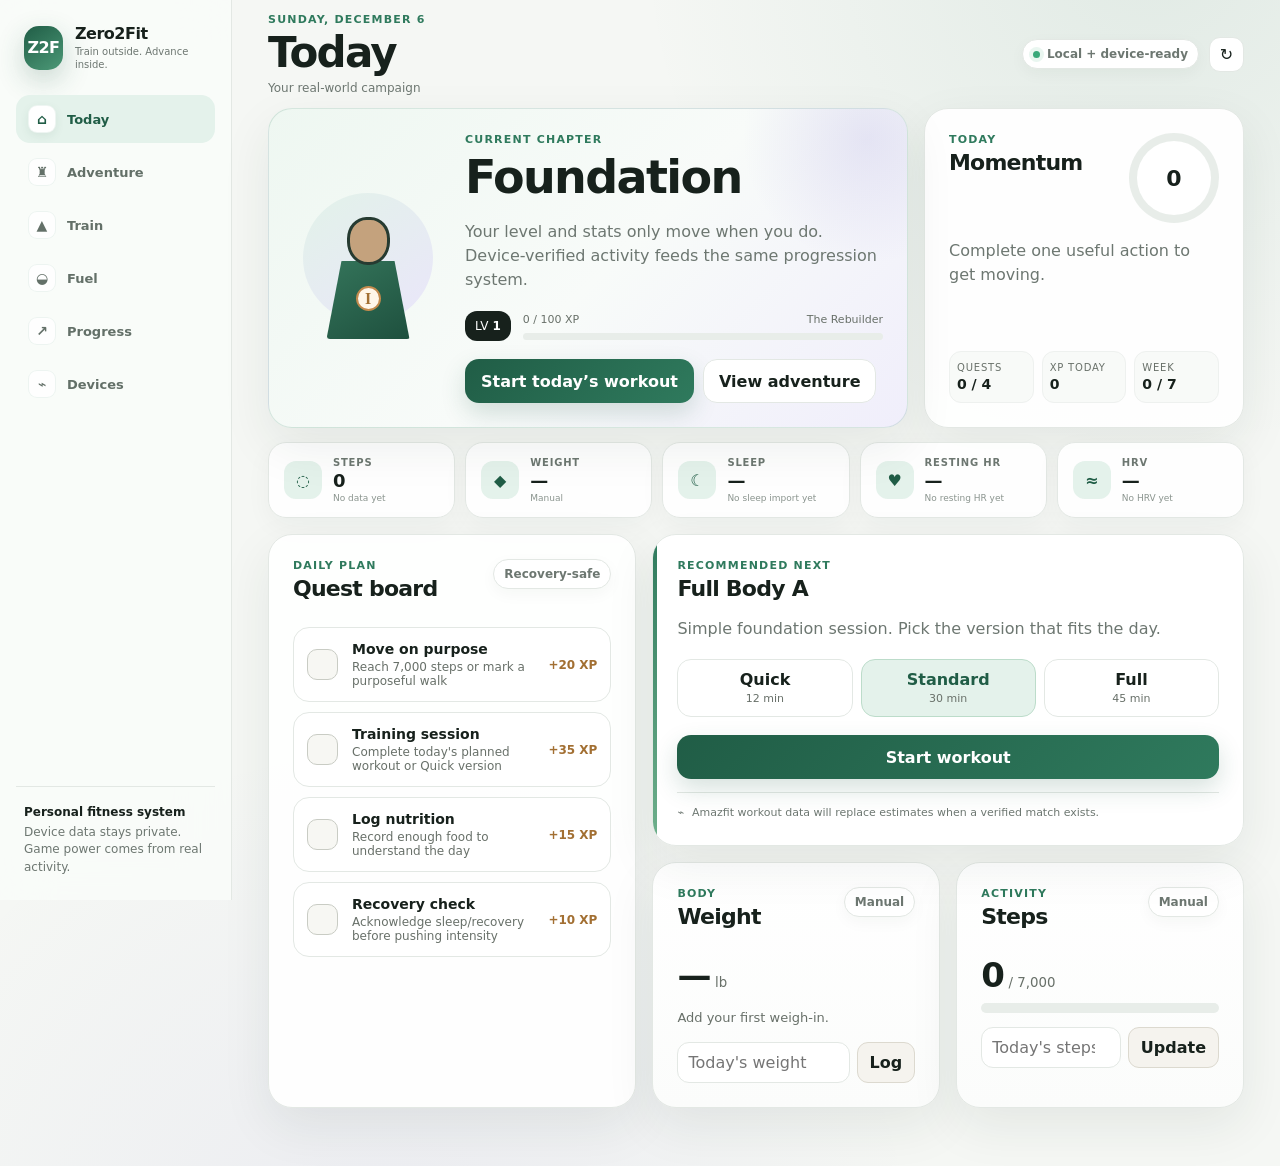
==== index.html @ 7003bd41 "Build 004: wire redesigned responsive shell" ====
<!doctype html>
<html lang="en">
<head>
  <meta charset="utf-8" />
  <meta name="viewport" content="width=device-width, initial-scale=1, viewport-fit=cover" />
  <meta name="theme-color" content="#f5f7f4" />
  <meta name="description" content="Zero2Fit — a personal fitness system where real-world actions power RPG progression." />
  <title>Zero2Fit</title>
  <link rel="stylesheet" href="./styles.css" />
</head>
<body>
  <div class="app-shell">
    <aside class="sidebar" aria-label="Primary navigation">
      <div class="brand-block">
        <div class="brand-mark">Z2F</div>
        <div>
          <div class="brand-name">Zero2Fit</div>
          <div class="brand-subtitle">Personal progression system</div>
        </div>
      </div>

      <nav class="nav-list" id="navList">
        <button class="nav-item active" data-page="today"><span>◉</span> Today</button>
        <button class="nav-item" data-page="character"><span>♜</span> Character</button>
        <button class="nav-item" data-page="train"><span>▲</span> Train</button>
        <button class="nav-item" data-page="nutrition"><span>◒</span> Nutrition</button>
        <button class="nav-item" data-page="journey"><span>↗</span> Journey</button>
        <button class="nav-item" data-page="data"><span>⌁</span> Data</button>
      </nav>

      <div class="sidebar-note">
        <strong>Local-first build</strong>
        <span>Your entries are stored in this browser until device sync is added.</span>
      </div>
    </aside>

    <main class="main-panel">
      <header class="topbar">
        <div>
          <div class="eyebrow" id="todayDate"></div>
          <h1 id="pageTitle">Today</h1>
        </div>
        <div class="topbar-actions">
          <span class="sync-pill"><span class="sync-dot"></span> Local data</span>
          <button class="icon-button" id="resetDemo" title="Reset local data" aria-label="Reset local data">↻</button>
        </div>
      </header>

      <section class="page active" id="page-today">
        <div class="hero-grid">
          <article class="card character-summary">
            <div class="character-visual" aria-hidden="true">
              <div class="avatar-halo"></div>
              <div class="avatar-head"></div>
              <div class="avatar-body"></div>
              <div class="avatar-emblem">I</div>
            </div>
            <div class="character-copy">
              <div class="eyebrow">Current chapter</div>
              <h2>Foundation</h2>
              <p class="muted">Build the habit first. Intensity comes later.</p>
              <div class="level-row">
                <span class="level-badge">LV <strong id="heroLevel">1</strong></span>
                <div class="xp-wrap">
                  <div class="xp-meta"><span id="heroXpText">0 / 100 XP</span><span id="heroTitle">The Rebuilder</span></div>
                  <div class="progress-track"><div class="progress-fill" id="heroXpBar"></div></div>
                </div>
              </div>
            </div>
          </article>

          <article class="card momentum-card">
            <div class="card-heading">
              <div><div class="eyebrow">Today</div><h2>Momentum</h2></div>
              <div class="momentum-ring" id="momentumRing"><span id="momentumValue">0</span></div>
            </div>
            <p class="muted" id="momentumMessage">Complete one useful action to get moving.</p>
            <div class="mini-stats">
              <div><span>Quests</span><strong id="questCount">0 / 4</strong></div>
              <div><span>XP today</span><strong id="xpToday">0</strong></div>
              <div><span>Week</span><strong id="weekScore">0 / 7</strong></div>
            </div>
          </article>
        </div>

        <div class="content-grid">
          <article class="card quest-card">
            <div class="card-heading">
              <div><div class="eyebrow">Daily plan</div><h2>Quest board</h2></div>
              <span class="small-tag">Recovery-safe</span>
            </div>
            <div id="questList" class="quest-list"></div>
          </article>

          <article class="card today-workout-card">
            <div class="eyebrow">Recommended next</div>
            <h2>Full Body A</h2>
            <p class="muted">Simple foundation session. Pick the version that fits the day.</p>
            <div class="mode-grid">
              <button class="mode-button" data-workout-mode="quick"><strong>Quick</strong><span>12 min</span></button>
              <button class="mode-button selected" data-workout-mode="standard"><strong>Standard</strong><span>30 min</span></button>
              <button class="mode-button" data-workout-mode="full"><strong>Full</strong><span>45 min</span></button>
            </div>
            <button class="primary-button full-width" data-go-page="train">Start workout</button>
          </article>

          <article class="card metric-card">
            <div class="card-heading">
              <div><div class="eyebrow">Body</div><h2>Weight</h2></div>
              <span class="source-label">Manual</span>
            </div>
            <div class="metric-value"><span id="latestWeight">—</span><small>lb</small></div>
            <p class="trend-line" id="weightTrend">Add your first weigh-in.</p>
            <form id="weightForm" class="inline-form">
              <input id="weightInput" type="number" min="80" max="500" step="0.1" placeholder="Today's weight" aria-label="Today's weight in pounds" />
              <button type="submit">Log</button>
            </form>
          </article>

          <article class="card metric-card">
            <div class="card-heading">
              <div><div class="eyebrow">Activity</div><h2>Steps</h2></div>
              <span class="source-label">Manual</span>
            </div>
            <div class="metric-value"><span id="stepValue">0</span><small>/ 7,000</small></div>
            <div class="progress-track large"><div class="progress-fill" id="stepBar"></div></div>
            <form id="stepsForm" class="inline-form">
              <input id="stepsInput" type="number" min="0" max="100000" step="100" placeholder="Today's steps" aria-label="Today's steps" />
              <button type="submit">Update</button>
            </form>
          </article>
        </div>
      </section>

      <section class="page" id="page-character">
        <div class="character-page-grid">
          <article class="card character-sheet">
            <div class="character-stage">
              <div class="character-visual large" aria-hidden="true">
                <div class="avatar-halo"></div>
                <div class="avatar-head"></div>
                <div class="avatar-body"></div>
                <div class="avatar-emblem">I</div>
              </div>
              <div class="title-ribbon" id="characterTitle">The Rebuilder</div>
            </div>
            <div class="character-main-stats">
              <div><span>Level</span><strong id="characterLevel">1</strong></div>
              <div><span>Total XP</span><strong id="totalXp">0</strong></div>
              <div><span>Chapter</span><strong>Foundation</strong></div>
            </div>
            <div class="progress-track large"><div class="progress-fill" id="characterXpBar"></div></div>
            <p class="muted compact" id="characterXpText">0 XP until Level 2</p>
          </article>

          <article class="card attribute-card">
            <div class="eyebrow">Character attributes</div>
            <h2>Stats earned by real actions</h2>
            <div id="attributeList" class="attribute-list"></div>
          </article>
        </div>

        <div class="content-grid two-col">
          <article class="card boss-card">
            <div class="eyebrow">Current boss objective</div>
            <h2>Foundation Gate</h2>
            <p>Complete 12 workouts to prove the routine is sustainable.</p>
            <div class="boss-progress"><span id="bossProgressText">0 / 12 workouts</span><strong id="bossPct">0%</strong></div>
            <div class="progress-track large"><div class="progress-fill" id="bossBar"></div></div>
            <p class="muted compact">Boss goals are longer-term objectives. Missing a day never resets them.</p>
          </article>

          <article class="card">
            <div class="eyebrow">Achievements</div>
            <h2>Milestones</h2>
            <div id="achievementGrid" class="achievement-grid"></div>
          </article>
        </div>
      </section>

      <section class="page" id="page-train">
        <div class="train-header card">
          <div>
            <div class="eyebrow">Workout 1</div>
            <h2>Full Body A</h2>
            <p class="muted">Foundation strength · selected mode: <strong id="selectedModeLabel">Standard</strong></p>
          </div>
          <div class="workout-score"><span id="workoutCompletion">0%</span><small>complete</small></div>
        </div>
        <div class="exercise-list" id="exerciseList"></div>
        <button class="primary-button finish-button" id="finishWorkout">Finish workout + earn XP</button>
      </section>

      <section class="page" id="page-nutrition">
        <div class="nutrition-grid">
          <article class="card nutrition-summary">
            <div class="eyebrow">Today</div>
            <h2>Nutrition</h2>
            <div class="nutrition-numbers">
              <div><span>Calories</span><strong><span id="calorieTotal">0</span> <small>/ 2300</small></strong></div>
              <div><span>Protein</span><strong><span id="proteinTotal">0</span> <small>/ 160 g</small></strong></div>
            </div>
            <p class="muted">Targets are placeholders until you explicitly set them. This build does not infer a medical or weight-loss target.</p>
          </article>
          <article class="card">
            <div class="eyebrow">Fast entry</div>
            <h2>Add food</h2>
            <form id="mealForm" class="meal-form">
              <input id="mealName" type="text" placeholder="Meal or food" required />
              <div class="split-inputs">
                <input id="mealCalories" type="number" min="0" max="10000" placeholder="Calories" required />
                <input id="mealProtein" type="number" min="0" max="500" placeholder="Protein g" required />
              </div>
              <button class="primary-button" type="submit">Add entry</button>
            </form>
          </article>
        </div>
        <article class="card">
          <div class="card-heading"><div><div class="eyebrow">Log</div><h2>Today's food</h2></div><button class="text-button" id="clearMeals">Clear</button></div>
          <div id="mealList" class="meal-list"></div>
        </article>
      </section>

      <section class="page" id="page-journey">
        <div class="journey-hero card">
          <div>
            <div class="eyebrow">Journey</div>
            <h2>Evidence that you're moving forward</h2>
            <p class="muted">Zero2Fit will compare you with your own baseline, not with other people.</p>
          </div>
          <div class="journey-total"><span>Lifetime XP</span><strong id="journeyXp">0</strong></div>
        </div>
        <div class="content-grid">
          <article class="card">
            <div class="eyebrow">Body trend</div>
            <h2>Weight history</h2>
            <div id="weightChart" class="weight-chart"></div>
            <p class="muted compact" id="weightHistoryText">No weigh-ins yet.</p>
          </article>
          <article class="card">
            <div class="eyebrow">Training</div>
            <h2>Completed workouts</h2>
            <div class="metric-value"><span id="completedWorkouts">0</span><small> lifetime</small></div>
            <p class="muted compact">Each finished session advances Strength, Consistency and the Foundation Gate.</p>
          </article>
          <article class="card">
            <div class="eyebrow">This week</div>
            <h2>Consistency</h2>
            <div class="week-dots" id="weekDots"></div>
            <p class="muted compact">A low day does not erase previous work.</p>
          </article>
          <article class="card">
            <div class="eyebrow">Recent XP</div>
            <h2>Progress log</h2>
            <div id="xpLog" class="xp-log"></div>
          </article>
        </div>
      </section>

      <section class="page" id="page-data">
        <div class="data-intro card">
          <div>
            <div class="eyebrow">Data architecture</div>
            <h2>One timeline, many sources</h2>
            <p class="muted">The app normalizes device/app data while preserving source and timestamp.</p>
          </div>
          <span class="small-tag">Private by design</span>
        </div>
        <div class="connection-grid">
          <article class="connection-card connected"><div class="connection-icon">✎</div><div><strong>Manual / local</strong><span>Weight, steps, meals, workouts</span></div><span>Active</span></article>
          <article class="connection-card"><div class="connection-icon">♥</div><div><strong>Apple Health</strong><span>Requires companion/sync integration</span></div><span>Planned</span></article>
          <article class="connection-card"><div class="connection-icon">W</div><div><strong>Withings</strong><span>Scale and body composition</span></div><span>Planned</span></article>
          <article class="connection-card"><div class="connection-icon">G</div><div><strong>Garmin / Fitbit</strong><span>Activity, HR, sleep, workouts</span></div><span>Planned</span></article>
          <article class="connection-card"><div class="connection-icon">N</div><div><strong>Nutrition imports</strong><span>MyFitnessPal/Cronometer or Zero2Fit logger</span></div><span>Planned</span></article>
        </div>
        <article class="card data-table-card">
          <div class="eyebrow">Normalized record examples</div>
          <h2>Provenance stays visible</h2>
          <div class="data-table">
            <div class="data-row head"><span>Metric</span><span>Value</span><span>Source</span><span>Status</span></div>
            <div class="data-row"><span>Weight</span><span id="dataWeight">—</span><span>Manual</span><span>Observed</span></div>
            <div class="data-row"><span>Steps</span><span id="dataSteps">0</span><span>Manual</span><span>Observed</span></div>
            <div class="data-row"><span>Momentum</span><span id="dataMomentum">0</span><span>Zero2Fit</span><span>Derived</span></div>
            <div class="data-row"><span>Level</span><span id="dataLevel">1</span><span>Zero2Fit</span><span>Derived</span></div>
          </div>
        </article>
      </section>
    </main>
  </div>

  <div class="toast" id="toast" role="status" aria-live="polite"></div>
  <script src="./storage.js"></script>
  <script src="./ingestion.js"></script>
  <script src="./app.js"></script>
  <script src="./build003-integration.js"></script>
  <script src="./build004-integration.js"></script>
</body>
</html>
---- styles.css ----
:root {
  --bg: #f4f0e8;
  --panel: #fbfaf6;
  --panel-strong: #ffffff;
  --ink: #1d241f;
  --muted: #687069;
  --line: #dcd9cf;
  --accent: #5b735d;
  --accent-strong: #3e5942;
  --accent-soft: #e4eadf;
  --gold: #a67c3a;
  --gold-soft: #f1e8d5;
  --danger: #9f5e50;
  --shadow: 0 12px 36px rgba(37, 45, 38, 0.07);
  --radius: 22px;
}

* { box-sizing: border-box; }
html { background: var(--bg); }
body {
  margin: 0;
  min-height: 100vh;
  color: var(--ink);
  background:
    radial-gradient(circle at 90% 5%, rgba(91,115,93,.10), transparent 27rem),
    linear-gradient(180deg, #f7f3ec 0%, var(--bg) 100%);
  font-family: Inter, ui-sans-serif, system-ui, -apple-system, BlinkMacSystemFont, "Segoe UI", sans-serif;
}
button, input { font: inherit; }
button { color: inherit; }

.app-shell { min-height: 100vh; display: grid; grid-template-columns: 250px 1fr; }
.sidebar {
  position: sticky; top: 0; height: 100vh; padding: 28px 18px;
  border-right: 1px solid var(--line); background: rgba(249,247,241,.86); backdrop-filter: blur(18px);
  display: flex; flex-direction: column; gap: 28px;
}
.brand-block { display: flex; align-items: center; gap: 12px; padding: 0 8px; }
.brand-mark {
  width: 42px; height: 42px; display: grid; place-items: center; border-radius: 13px;
  background: var(--accent-strong); color: white; font-weight: 800; letter-spacing: -.04em; box-shadow: var(--shadow);
}
.brand-name { font-weight: 800; letter-spacing: -.025em; }
.brand-subtitle { color: var(--muted); font-size: 11px; margin-top: 2px; }
.nav-list { display: grid; gap: 6px; }
.nav-item {
  border: 0; background: transparent; text-align: left; padding: 11px 13px; border-radius: 12px;
  display: flex; gap: 11px; align-items: center; color: #5b625c; cursor: pointer; font-weight: 650;
}
.nav-item:hover { background: rgba(91,115,93,.08); }
.nav-item.active { background: var(--accent-soft); color: var(--accent-strong); }
.nav-item span { width: 18px; text-align: center; }
.sidebar-note { margin-top: auto; border-top: 1px solid var(--line); padding: 18px 8px 0; display: grid; gap: 5px; font-size: 12px; }
.sidebar-note span { color: var(--muted); line-height: 1.45; }

.main-panel { min-width: 0; padding: 0 34px 48px; }
.topbar {
  min-height: 104px; display: flex; align-items: center; justify-content: space-between; gap: 16px;
  max-width: 1240px; margin: 0 auto;
}
.topbar h1 { margin: 2px 0 0; font-size: clamp(28px, 4vw, 40px); letter-spacing: -.04em; }
.eyebrow { color: var(--accent); font-size: 11px; font-weight: 800; text-transform: uppercase; letter-spacing: .12em; }
.topbar-actions { display: flex; gap: 10px; align-items: center; }
.sync-pill, .small-tag, .source-label {
  display: inline-flex; align-items: center; gap: 7px; border: 1px solid var(--line); border-radius: 999px;
  padding: 7px 10px; background: rgba(255,255,255,.62); color: var(--muted); font-size: 12px; font-weight: 650;
}
.sync-dot { width: 7px; height: 7px; border-radius: 50%; background: var(--accent); }
.icon-button { width: 35px; height: 35px; border: 1px solid var(--line); border-radius: 11px; background: var(--panel); cursor: pointer; }
.page { display: none; max-width: 1240px; margin: 0 auto; animation: pageIn .18s ease-out; }
.page.active { display: block; }
@keyframes pageIn { from { opacity: .4; transform: translateY(4px);} to { opacity: 1; transform: none;} }

.card {
  background: rgba(251,250,246,.94); border: 1px solid rgba(205,203,194,.9); border-radius: var(--radius);
  box-shadow: var(--shadow); padding: 22px;
}
.card h2 { margin: 4px 0 8px; font-size: 22px; letter-spacing: -.025em; }
.card p { line-height: 1.5; }
.card-heading { display: flex; justify-content: space-between; gap: 15px; align-items: flex-start; }
.muted { color: var(--muted); }
.compact { margin-bottom: 0; font-size: 13px; }
.hero-grid { display: grid; grid-template-columns: 1.65fr 1fr; gap: 18px; margin-bottom: 18px; }
.character-summary { display: flex; gap: 22px; align-items: center; min-height: 210px; overflow: hidden; }
.character-copy { flex: 1; min-width: 0; }
.character-copy h2 { font-size: 30px; }
.character-visual { position: relative; width: 130px; min-width: 130px; height: 150px; display: grid; place-items: center; }
.character-visual.large { width: 190px; height: 225px; margin: 0 auto; }
.avatar-halo { position: absolute; width: 115px; height: 115px; border-radius: 50%; background: linear-gradient(135deg,var(--gold-soft),var(--accent-soft)); top: 10px; }
.large .avatar-halo { width: 160px; height: 160px; }
.avatar-head { position: absolute; width: 43px; height: 48px; top: 34px; border-radius: 45% 45% 48% 48%; background: #c4a27d; border: 3px solid #2f3931; z-index: 3; }
.large .avatar-head { width: 58px; height: 64px; top: 48px; }
.avatar-body { position: absolute; width: 83px; height: 78px; top: 78px; background: linear-gradient(150deg,#4c6550,#304635); clip-path: polygon(18% 0,82% 0,100% 100%,0 100%); border-radius: 16px 16px 3px 3px; z-index: 2; }
.large .avatar-body { width: 112px; height: 105px; top: 106px; }
.avatar-emblem { position: absolute; z-index: 4; top: 103px; width: 25px; height: 25px; border-radius: 50%; background: var(--gold-soft); border: 2px solid var(--gold); display: grid; place-items:center; font-family: Georgia,serif; font-weight: 900; color: var(--gold); }
.large .avatar-emblem { top: 140px; width: 34px; height: 34px; }
.level-row { display: flex; align-items: center; gap: 12px; margin-top: 19px; }
.level-badge { white-space: nowrap; padding: 8px 10px; border-radius: 10px; background: var(--ink); color: white; font-size: 12px; }
.xp-wrap { flex: 1; }
.xp-meta { display: flex; justify-content: space-between; gap: 10px; color: var(--muted); font-size: 11px; margin-bottom: 7px; }
.progress-track { height: 7px; background: #e5e3db; border-radius: 999px; overflow: hidden; }
.progress-track.large { height: 10px; }
.progress-fill { height: 100%; width: 0%; border-radius: inherit; background: linear-gradient(90deg,var(--accent),#7d997d); transition: width .35s ease; }
.momentum-card { min-height: 210px; }
.momentum-ring { --p: 0; width: 82px; height: 82px; border-radius: 50%; background: conic-gradient(var(--accent) calc(var(--p)*1%),#e8e5dc 0); display: grid; place-items:center; position: relative; font-weight: 850; font-size: 22px; }
.momentum-ring::after { content:""; position:absolute; inset: 8px; border-radius:50%; background:var(--panel); }
.momentum-ring span { position:relative; z-index:1; }
.mini-stats { display:grid; grid-template-columns: repeat(3,1fr); gap:8px; margin-top:21px; }
.mini-stats div { padding:10px 7px; background:#f3f1eb; border-radius:12px; display:grid; gap:3px; }
.mini-stats span { color:var(--muted); font-size:10px; text-transform:uppercase; letter-spacing:.08em; }
.mini-stats strong { font-size:14px; }
.content-grid { display:grid; grid-template-columns:1.45fr 1fr 1fr; gap:18px; }
.content-grid.two-col { grid-template-columns:1fr 1fr; margin-top:18px; }
.quest-card { grid-row: span 2; }
.quest-list { display:grid; gap:10px; margin-top:18px; }
.quest-item { width:100%; border:1px solid var(--line); background:var(--panel-strong); border-radius:15px; padding:13px; display:grid; grid-template-columns:34px 1fr auto; gap:11px; align-items:center; text-align:left; cursor:pointer; }
.quest-item:hover { border-color:#b9c5b8; }
.quest-item.done { background:#f0f4ed; opacity:.78; }
.quest-check { width:31px; height:31px; border:1px solid #c9ccc4; border-radius:10px; display:grid; place-items:center; background:#f7f7f3; font-weight:800; }
.quest-item.done .quest-check { background:var(--accent); color:white; border-color:var(--accent); }
.quest-copy { display:grid; gap:3px; }
.quest-copy strong { font-size:14px; }
.quest-copy span { color:var(--muted); font-size:12px; }
.quest-xp { color:var(--gold); font-size:12px; font-weight:800; }
.mode-grid { display:grid; grid-template-columns:repeat(3,1fr); gap:8px; margin:18px 0; }
.mode-button { border:1px solid var(--line); border-radius:13px; background:white; padding:10px 7px; display:grid; gap:2px; cursor:pointer; }
.mode-button span { color:var(--muted); font-size:11px; }
.mode-button.selected { border-color:var(--accent); background:var(--accent-soft); color:var(--accent-strong); }
.primary-button { border:0; border-radius:13px; background:var(--accent-strong); color:white; padding:12px 16px; font-weight:750; cursor:pointer; box-shadow:0 7px 18px rgba(62,89,66,.16); }
.primary-button:hover { filter:brightness(.97); }
.full-width { width:100%; }
.metric-value { display:flex; align-items:baseline; gap:5px; margin:18px 0 8px; }
.metric-value span { font-size:34px; font-weight:850; letter-spacing:-.04em; }
.metric-value small { color:var(--muted); }
.trend-line { color:var(--muted); font-size:13px; min-height:20px; }
.inline-form { display:flex; gap:7px; margin-top:14px; }
.inline-form input,.meal-form input { min-width:0; width:100%; border:1px solid var(--line); background:white; border-radius:11px; padding:10px; outline:none; }
.inline-form input:focus,.meal-form input:focus { border-color:var(--accent); box-shadow:0 0 0 3px rgba(91,115,93,.08); }
.inline-form button { border:1px solid var(--line); background:#f5f3ee; border-radius:11px; padding:0 12px; cursor:pointer; font-weight:700; }

.character-page-grid { display:grid; grid-template-columns:.9fr 1.35fr; gap:18px; }
.character-sheet { text-align:center; }
.character-stage { min-height:258px; display:grid; place-items:center; position:relative; background:linear-gradient(180deg,#eef1e8,#f8f4eb); border-radius:18px; margin-bottom:15px; overflow:hidden; }
.title-ribbon { position:absolute; bottom:14px; padding:7px 13px; border-radius:999px; background:rgba(29,36,31,.9); color:white; font-size:11px; font-weight:800; letter-spacing:.06em; text-transform:uppercase; }
.character-main-stats { display:grid; grid-template-columns:repeat(3,1fr); gap:8px; margin-bottom:13px; }
.character-main-stats div { display:grid; gap:4px; background:#f2f0e9; border-radius:12px; padding:10px 6px; }
.character-main-stats span { color:var(--muted); font-size:10px; text-transform:uppercase; letter-spacing:.08em; }
.attribute-list { display:grid; gap:14px; margin-top:20px; }
.attribute-row { display:grid; grid-template-columns:120px 1fr 35px; gap:10px; align-items:center; }
.attribute-name { display:grid; gap:2px; }
.attribute-name strong { font-size:13px; }
.attribute-name span { font-size:10px; color:var(--muted); }
.attribute-value { text-align:right; font-weight:800; }
.boss-progress { display:flex; justify-content:space-between; gap:10px; margin:20px 0 8px; font-size:13px; }
.boss-progress strong { color:var(--accent); }
.achievement-grid { display:grid; grid-template-columns:repeat(2,1fr); gap:10px; margin-top:16px; }
.achievement { border:1px solid var(--line); border-radius:14px; padding:12px; display:grid; grid-template-columns:34px 1fr; gap:9px; align-items:center; }
.achievement.locked { opacity:.45; filter:grayscale(1); }
.achievement-icon { width:34px; height:34px; border-radius:10px; background:var(--gold-soft); display:grid; place-items:center; }
.achievement strong { display:block; font-size:12px; }
.achievement span { color:var(--muted); font-size:10px; }

.train-header { display:flex; justify-content:space-between; align-items:center; margin-bottom:14px; }
.workout-score { width:92px; height:92px; border-radius:50%; background:var(--accent-soft); display:grid; place-items:center; align-content:center; }
.workout-score span { font-size:22px; font-weight:850; }
.workout-score small { color:var(--muted); font-size:10px; }
.exercise-list { display:grid; gap:12px; }
.exercise-card { background:var(--panel); border:1px solid var(--line); border-radius:18px; padding:18px; box-shadow:var(--shadow); }
.exercise-top { display:flex; justify-content:space-between; gap:12px; align-items:center; }
.exercise-top h3 { margin:0; }
.exercise-meta { color:var(--muted); font-size:12px; margin-top:4px; }
.set-list { display:grid; gap:7px; margin-top:14px; }
.set-row { display:grid; grid-template-columns:55px 1fr 1fr 38px; gap:8px; align-items:center; }
.set-row span { color:var(--muted); font-size:12px; }
.set-row input { min-width:0; width:100%; border:1px solid var(--line); border-radius:9px; padding:8px; background:white; }
.set-check { width:34px; height:34px; border-radius:10px; border:1px solid var(--line); background:white; cursor:pointer; }
.set-check.done { background:var(--accent); color:white; border-color:var(--accent); }
.finish-button { margin-top:16px; width:100%; padding:15px; }

.nutrition-grid { display:grid; grid-template-columns:1.2fr 1fr; gap:18px; margin-bottom:18px; }
.nutrition-numbers { display:grid; grid-template-columns:1fr 1fr; gap:10px; margin:20px 0; }
.nutrition-numbers div { background:#f2f0e9; border-radius:14px; padding:14px; display:grid; gap:6px; }
.nutrition-numbers span { color:var(--muted); font-size:11px; text-transform:uppercase; letter-spacing:.08em; }
.nutrition-numbers strong span { color:var(--ink); font-size:28px; letter-spacing:-.03em; }
.nutrition-numbers small { color:var(--muted); font-weight:500; }
.meal-form { display:grid; gap:9px; margin-top:15px; }
.split-inputs { display:grid; grid-template-columns:1fr 1fr; gap:9px; }
.meal-list { display:grid; gap:8px; margin-top:14px; }
.meal-row { display:grid; grid-template-columns:1fr auto auto auto; gap:12px; align-items:center; padding:11px 0; border-bottom:1px solid var(--line); }
.meal-row:last-child { border-bottom:0; }
.meal-row span { color:var(--muted); font-size:12px; }
.meal-row button,.text-button { border:0; background:transparent; color:var(--danger); cursor:pointer; font-weight:700; font-size:12px; }
.empty-state { color:var(--muted); padding:20px 0; text-align:center; font-size:13px; }

.journey-hero { display:flex; justify-content:space-between; gap:22px; align-items:center; margin-bottom:18px; }
.journey-total { min-width:150px; text-align:right; display:grid; }
.journey-total span { color:var(--muted); font-size:11px; text-transform:uppercase; letter-spacing:.08em; }
.journey-total strong { font-size:36px; letter-spacing:-.04em; }
.weight-chart { height:118px; display:flex; align-items:flex-end; gap:5px; margin:18px 0 8px; }
.weight-bar { flex:1; min-width:7px; background:linear-gradient(180deg,#7e9a7e,#4d6a51); border-radius:6px 6px 2px 2px; opacity:.85; }
.week-dots { display:grid; grid-template-columns:repeat(7,1fr); gap:6px; margin:20px 0; }
.week-dot { aspect-ratio:1; max-width:42px; display:grid; place-items:center; border-radius:50%; background:#e7e4dc; color:#777; font-size:10px; font-weight:800; }
.week-dot.active { background:var(--accent); color:white; }
.xp-log { display:grid; gap:8px; margin-top:16px; max-height:180px; overflow:auto; }
.xp-log-row { display:grid; grid-template-columns:1fr auto; gap:12px; padding-bottom:8px; border-bottom:1px solid var(--line); }
.xp-log-row strong { font-size:12px; }
.xp-log-row span { font-size:11px; color:var(--gold); font-weight:800; }

.data-intro { display:flex; justify-content:space-between; gap:18px; align-items:center; margin-bottom:18px; }
.connection-grid { display:grid; grid-template-columns:repeat(2,1fr); gap:12px; margin-bottom:18px; }
.connection-card { border:1px solid var(--line); background:var(--panel); border-radius:16px; padding:14px; display:grid; grid-template-columns:42px 1fr auto; gap:11px; align-items:center; box-shadow:var(--shadow); }
.connection-card > div:nth-child(2) { display:grid; gap:3px; }
.connection-card strong { font-size:13px; }
.connection-card span { color:var(--muted); font-size:11px; }
.connection-card > span { font-weight:800; }
.connection-card.connected > span { color:var(--accent); }
.connection-icon { width:42px; height:42px; border-radius:13px; background:#ece9e1; display:grid; place-items:center; font-weight:850; }
.connected .connection-icon { background:var(--accent-soft); color:var(--accent-strong); }
.data-table { margin-top:15px; }
.data-row { display:grid; grid-template-columns:1.2fr 1fr 1fr 1fr; gap:10px; padding:11px 3px; border-bottom:1px solid var(--line); font-size:12px; }
.data-row.head { color:var(--muted); font-size:10px; text-transform:uppercase; letter-spacing:.08em; font-weight:800; }

.toast { position:fixed; z-index:20; right:24px; bottom:24px; background:var(--ink); color:white; padding:11px 14px; border-radius:12px; box-shadow:var(--shadow); opacity:0; transform:translateY(8px); pointer-events:none; transition:.2s ease; font-size:13px; }
.toast.show { opacity:1; transform:none; }

@media (max-width: 1040px) {
  .app-shell { grid-template-columns:84px 1fr; }
  .sidebar { padding:24px 11px; }
  .brand-block { justify-content:center; }
  .brand-block > div:last-child,.sidebar-note,.nav-item { font-size:0; }
  .nav-item { justify-content:center; padding:12px; }
  .nav-item span { font-size:18px; width:auto; }
  .content-grid { grid-template-columns:1fr 1fr; }
  .quest-card { grid-row:span 2; }
}

@media (max-width: 760px) {
  .app-shell { display:block; }
  .sidebar { position:fixed; z-index:15; top:auto; bottom:0; width:100%; height:68px; border-right:0; border-top:1px solid var(--line); padding:8px 10px; display:block; }
  .brand-block,.sidebar-note { display:none; }
  .nav-list { display:grid; grid-template-columns:repeat(6,1fr); gap:2px; }
  .nav-item { display:grid; place-items:center; gap:1px; padding:7px 2px; font-size:9px; }
  .nav-item span { font-size:15px; }
  .main-panel { padding:0 14px 92px; }
  .topbar { min-height:88px; }
  .sync-pill { display:none; }
  .hero-grid,.content-grid,.content-grid.two-col,.character-page-grid,.nutrition-grid,.connection-grid { grid-template-columns:1fr; }
  .character-summary { min-height:180px; padding:18px; }
  .character-visual { width:95px; min-width:95px; transform:scale(.82); transform-origin:center; }
  .character-copy h2 { font-size:25px; }
  .xp-meta span:last-child { display:none; }
  .quest-card { grid-row:auto; }
  .achievement-grid { grid-template-columns:1fr 1fr; }
  .attribute-row { grid-template-columns:95px 1fr 28px; }
  .train-header,.journey-hero,.data-intro { align-items:flex-start; }
  .workout-score { width:72px; height:72px; }
  .meal-row { grid-template-columns:1fr auto auto; }
  .meal-row button { grid-column:3; }
  .data-row { grid-template-columns:1.1fr .8fr .9fr .8fr; font-size:10px; }
  .toast { left:14px; right:14px; bottom:82px; text-align:center; }
}
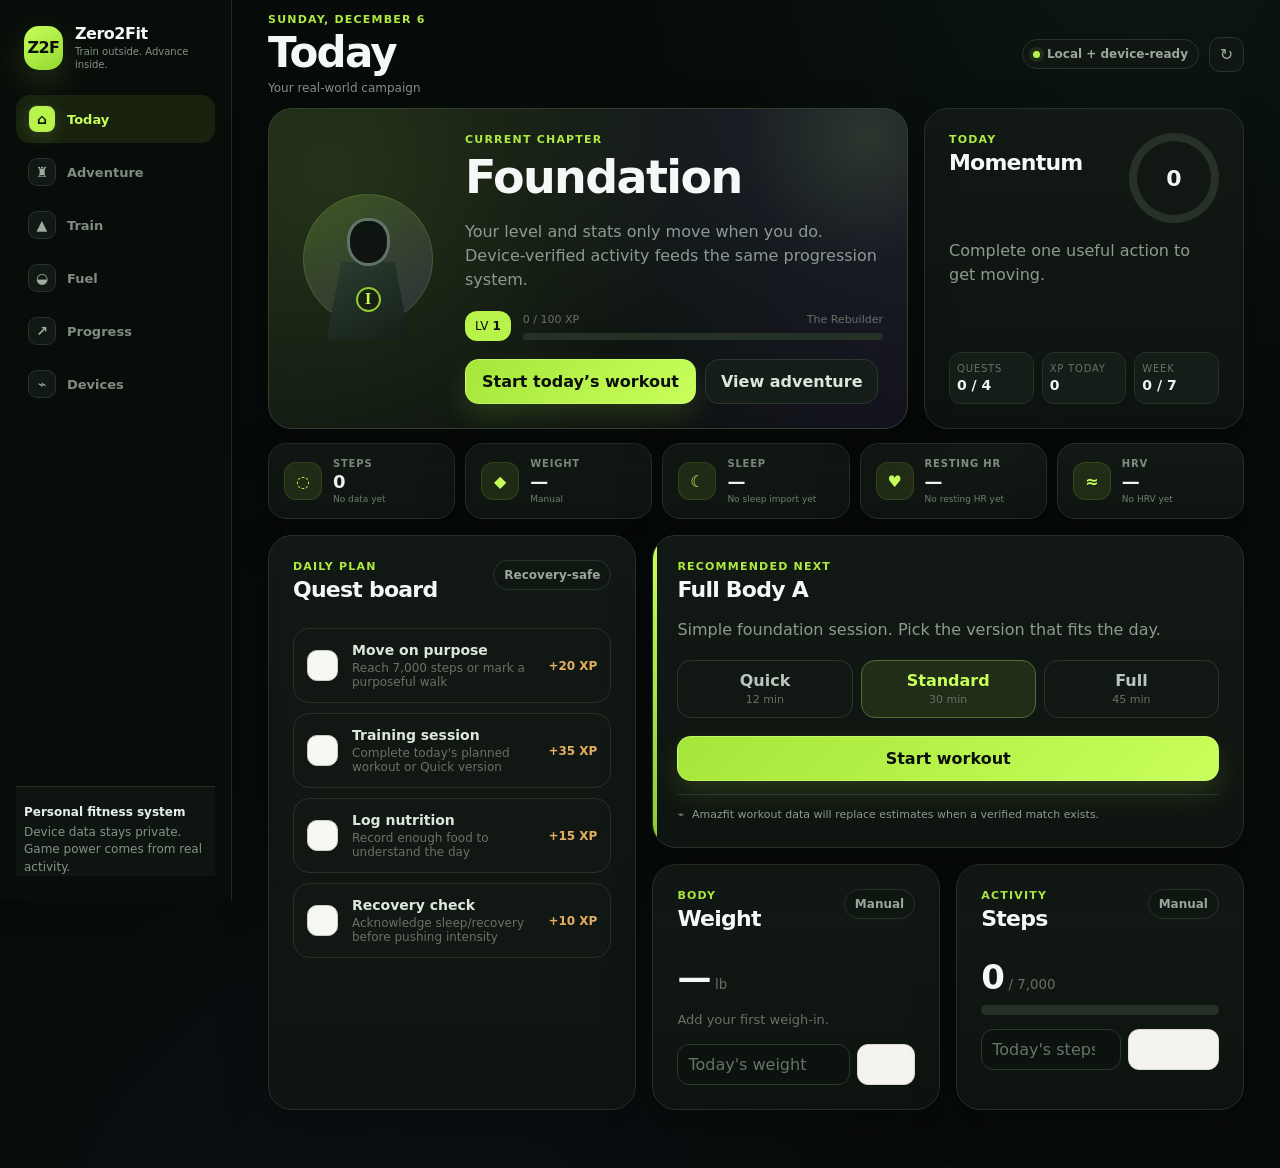
==== commit 065fab88: "Build 006: load approved dark visual baseline" ====
--- a/index.html
+++ b/index.html
@@ -3,10 +3,11 @@
 <head>
   <meta charset="utf-8" />
   <meta name="viewport" content="width=device-width, initial-scale=1, viewport-fit=cover" />
-  <meta name="theme-color" content="#f5f7f4" />
+  <meta name="theme-color" content="#070b09" />
   <meta name="description" content="Zero2Fit — a personal fitness system where real-world actions power RPG progression." />
   <title>Zero2Fit</title>
   <link rel="stylesheet" href="./styles.css" />
+  <link rel="stylesheet" href="./build006.css" />
 </head>
 <body>
   <div class="app-shell">
--- a/build006.css
+++ b/build006.css
@@ -0,0 +1,194 @@
+/* Build 006 — approved mockup visual baseline
+   Dark, high-contrast fitness dashboard with lime-green accents. */
+body.build004 {
+  --z4-bg: #070b09;
+  --z4-surface: #101612;
+  --z4-surface-2: #151d18;
+  --z4-ink: #f4f8f5;
+  --z4-muted: #8d9b92;
+  --z4-line: #253129;
+  --z4-green: #b7f34a;
+  --z4-green-dark: #9fe033;
+  --z4-green-soft: rgba(183, 243, 74, .12);
+  --z4-violet: #9486ff;
+  --z4-violet-soft: rgba(148, 134, 255, .13);
+  --z4-bronze: #e2ae62;
+  --z4-bronze-soft: rgba(226, 174, 98, .13);
+  --z4-shadow: 0 18px 55px rgba(0,0,0,.34);
+  color: var(--z4-ink);
+  background:
+    radial-gradient(circle at 86% -8%, rgba(183,243,74,.11), transparent 30rem),
+    radial-gradient(circle at 18% 108%, rgba(148,134,255,.09), transparent 34rem),
+    #070b09;
+}
+
+body.build004 .sidebar {
+  border-right-color: #202b24;
+  background: rgba(9,14,11,.94);
+  box-shadow: 12px 0 38px rgba(0,0,0,.15);
+}
+body.build004 .brand-mark {
+  color:#0b100d;
+  background: linear-gradient(145deg,#caff5c,#91d82f);
+  box-shadow: 0 12px 34px rgba(183,243,74,.16);
+}
+body.build004 .brand-name { color:#f6faf7; }
+body.build004 .brand-subtitle,
+body.build004 .sidebar-note span,
+body.build004 .z4-page-subtitle { color:#839188; }
+body.build004 .sidebar-note { color:#e8f0eb; border-color:#253129; background:#0e1511; }
+body.build004 .nav-item { color:#7f8c84; }
+body.build004 .nav-item:hover { background:#121b15; color:#dce6df; }
+body.build004 .nav-item.active { color:#c8ff5a; background:rgba(183,243,74,.09); }
+body.build004 .z4-nav-icon { background:#111914; border-color:#26332b; color:#9eaca3; }
+body.build004 .nav-item.active .z4-nav-icon { color:#0b100d; background:#b7f34a; box-shadow:0 4px 16px rgba(183,243,74,.15); }
+
+body.build004 .topbar h1,
+body.build004 .card h2,
+body.build004 .metric-value span { color:#f5f8f6; }
+body.build004 .topbar .eyebrow,
+body.build004 .eyebrow { color:#aeea42; }
+body.build004 .sync-pill,
+body.build004 .small-tag,
+body.build004 .source-label,
+body.build004 .icon-button {
+  color:#9aa79f;
+  background:#101712;
+  border-color:#27342c;
+  box-shadow:none;
+}
+body.build004 .sync-dot { background:#b7f34a; box-shadow:0 0 0 4px rgba(183,243,74,.10); }
+body.build004 .icon-button:hover { color:#c8ff5a; border-color:#3b4b40; }
+
+body.build004 .card,
+body.build004 .z4-sensor,
+body.build004 .z4-body-metric,
+body.build004 .connection-card,
+body.build004 .exercise-card,
+body.build004 .training-context-card {
+  color:#eef4f0;
+  background:linear-gradient(180deg,#121914 0%,#0e1410 100%);
+  border-color:#253129;
+  box-shadow:0 18px 45px rgba(0,0,0,.25);
+}
+body.build004 .muted,
+body.build004 .exercise-meta,
+body.build004 .z4-device-line { color:#8c9a91; }
+body.build004 .progress-track { background:#253027; }
+body.build004 .progress-fill { background:linear-gradient(90deg,#93d92f,#c9ff5b); box-shadow:0 0 18px rgba(183,243,74,.14); }
+body.build004 .primary-button {
+  color:#0a0f0c;
+  background:linear-gradient(135deg,#a5e63a,#c9ff5b);
+  border:1px solid rgba(213,255,130,.55);
+  box-shadow:0 12px 28px rgba(183,243,74,.15);
+}
+body.build004 .primary-button:hover { filter:brightness(1.05); transform:translateY(-1px); }
+body.build004 .z4-secondary,
+body.build004 .secondary-button,
+body.build004 .text-button {
+  color:#dbe6df;
+  background:#151d18;
+  border-color:#2b3830;
+}
+body.build004 input,
+body.build004 select {
+  color:#eef5f0 !important;
+  background:#0c120e !important;
+  border-color:#2b3830 !important;
+}
+body.build004 input::placeholder { color:#66736b; }
+
+/* Today */
+body.build004 .character-summary {
+  background:
+    radial-gradient(circle at 10% 20%,rgba(183,243,74,.12),transparent 22rem),
+    radial-gradient(circle at 94% 5%,rgba(148,134,255,.12),transparent 22rem),
+    linear-gradient(140deg,#121a14,#0c120f 66%,#111019);
+  border-color:#31402f;
+}
+body.build004 .character-summary::after { background:radial-gradient(circle,rgba(183,243,74,.10),transparent 68%); }
+body.build004 .avatar-halo { background:linear-gradient(145deg,rgba(183,243,74,.19),rgba(148,134,255,.16)); border:1px solid rgba(183,243,74,.15); }
+body.build004 .avatar-body { background:linear-gradient(150deg,#2b3e30,#151e18); box-shadow:0 18px 40px rgba(0,0,0,.35); }
+body.build004 .avatar-head { border-color:#62736a; background:#0e1511; }
+body.build004 .avatar-emblem { color:#c9ff5b; border-color:#8fca31; background:#172013; }
+body.build004 .level-badge { color:#0a0f0c; background:#b7f34a; }
+body.build004 .momentum-card,
+body.build004 .z4-manual-card { background:linear-gradient(180deg,#121914,#0d130f); }
+body.build004 .momentum-ring { background:conic-gradient(#b7f34a calc(var(--p)*1%),#273129 0); }
+body.build004 .momentum-ring::after { background:#111813; }
+body.build004 .mini-stats div { background:#151d18; border-color:#253129; }
+body.build004 .z4-sensor-icon { color:#c8ff5a; background:rgba(183,243,74,.10); border:1px solid rgba(183,243,74,.12); }
+body.build004 .z4-sensor span { color:#7f8e85; }
+body.build004 .z4-sensor small { color:#6f7d74; }
+body.build004 .z4-feature-card::before { background:linear-gradient(#c8ff5a,#86cc2b); }
+body.build004 .mode-button { color:#b9c5be; background:#111813; border-color:#2a362e; }
+body.build004 .mode-button.selected { color:#c8ff5a; background:rgba(183,243,74,.10); border-color:#526c38; }
+body.build004 .quest-item { color:#dce6df; background:#111813; border-color:#253129; }
+body.build004 .quest-item.done { background:rgba(183,243,74,.075); border-color:#435733; }
+body.build004 .quest-item.done .quest-check { color:#0a0f0c; background:#b7f34a; border-color:#b7f34a; }
+body.build004 .quest-xp { color:#e3ae61; }
+
+/* Adventure */
+body.build004 .character-stage {
+  background:
+    radial-gradient(circle at 50% 10%,rgba(183,243,74,.09),transparent 30%),
+    radial-gradient(circle at 80% 70%,rgba(148,134,255,.10),transparent 38%),
+    linear-gradient(160deg,#121b15,#0c120f 64%,#111018);
+  border-color:#26332b;
+}
+body.build004 .title-ribbon { color:#c8ff5a; background:#080d0a; border:1px solid #2d3a31; }
+body.build004 .attribute-card { background:linear-gradient(180deg,#121914,#0e1410); }
+body.build004 .z4-frontier-card {
+  background:
+    radial-gradient(circle at 90% 10%,rgba(183,243,74,.20),transparent 26rem),
+    linear-gradient(135deg,#172218,#0d140f 72%);
+  border:1px solid #35452f;
+  box-shadow:0 24px 64px rgba(0,0,0,.34);
+}
+body.build004 .z4-frontier-card .eyebrow { color:#b7f34a; }
+body.build004 .z4-frontier-card h2 { color:#f6faf7; }
+body.build004 .z4-frontier-card p { color:#94a39a; }
+body.build004 .z4-frontier-tags span,
+body.build004 .z4-frontier-stats div { background:rgba(255,255,255,.035); border-color:#30402f; }
+body.build004 .z4-frontier-stats span { color:#8f9e95; }
+body.build004 .boss-card { border-top-color:#9486ff; }
+body.build004 .achievement-icon { color:#e2ae62; background:rgba(226,174,98,.11); }
+
+/* Train / Fuel / Progress */
+body.build004 .train-header { background:linear-gradient(135deg,#121914,#0d1510); }
+body.build004 .workout-score { color:#c8ff5a; background:rgba(183,243,74,.10); }
+body.build004 .location-button { color:#aab7af !important; background:#101712 !important; border-color:#2b3830 !important; }
+body.build004 .location-button.selected { color:#c8ff5a !important; background:rgba(183,243,74,.10) !important; border-color:#526c38 !important; }
+body.build004 .nutrition-summary { background:linear-gradient(140deg,#17160f,#101511); border-color:#383426; }
+body.build004 .nutrition-numbers > div { border-color:#383426; }
+body.build004 .z4-progress-hero { background:linear-gradient(135deg,#121a14,#0d130f 54%,#111019); }
+body.build004 .z4-body-metric > span { color:#829087; }
+body.build004 .z4-body-metric > small,
+body.build004 .z4-body-metric strong small { color:#758278; }
+body.build004 .z4-photo-frames { background:linear-gradient(135deg,#111914,#121019); }
+body.build004 .z4-photo-frames span { color:#7f8e85; background:rgba(255,255,255,.025); border-color:#3a493f; }
+body.build004 .z4-status-chip { color:#b4aaff; background:rgba(148,134,255,.12); border:1px solid rgba(148,134,255,.20); }
+
+/* Devices */
+body.build004 .z4-devices-hero { background:linear-gradient(135deg,#121b15,#0c120f); }
+body.build004 .connected .connection-icon,
+body.build004 .build003-connected .connection-icon { color:#c8ff5a; background:rgba(183,243,74,.10); }
+body.build004 .data-row { border-color:#243028; }
+body.build004 .data-row.head { color:#8f9d94; background:#151d18; }
+body.build004 .week-dot { color:#7d8a82; background:#151d18; }
+body.build004 .week-dot.active { color:#0a0f0c; background:#b7f34a; }
+body.build004 .weight-bar { background:linear-gradient(180deg,#c8ff5a,#83c729); }
+body.build004 .xp-log-row span { color:#e2ae62; }
+body.build004 .toast { color:#f5f8f6; background:#151d18; border:1px solid #2d3b32; }
+
+@media (max-width:820px) {
+  body.build004 { background:#070b09; }
+  body.build004 .sidebar {
+    background:rgba(9,14,11,.96);
+    border-top-color:#26322a;
+    box-shadow:0 -14px 38px rgba(0,0,0,.32);
+  }
+  body.build004 .nav-item { background:transparent; }
+  body.build004 .nav-item.active .z4-nav-icon { color:#0a0f0c; background:#b7f34a; }
+  body.build004 .card { box-shadow:0 12px 34px rgba(0,0,0,.28); }
+}
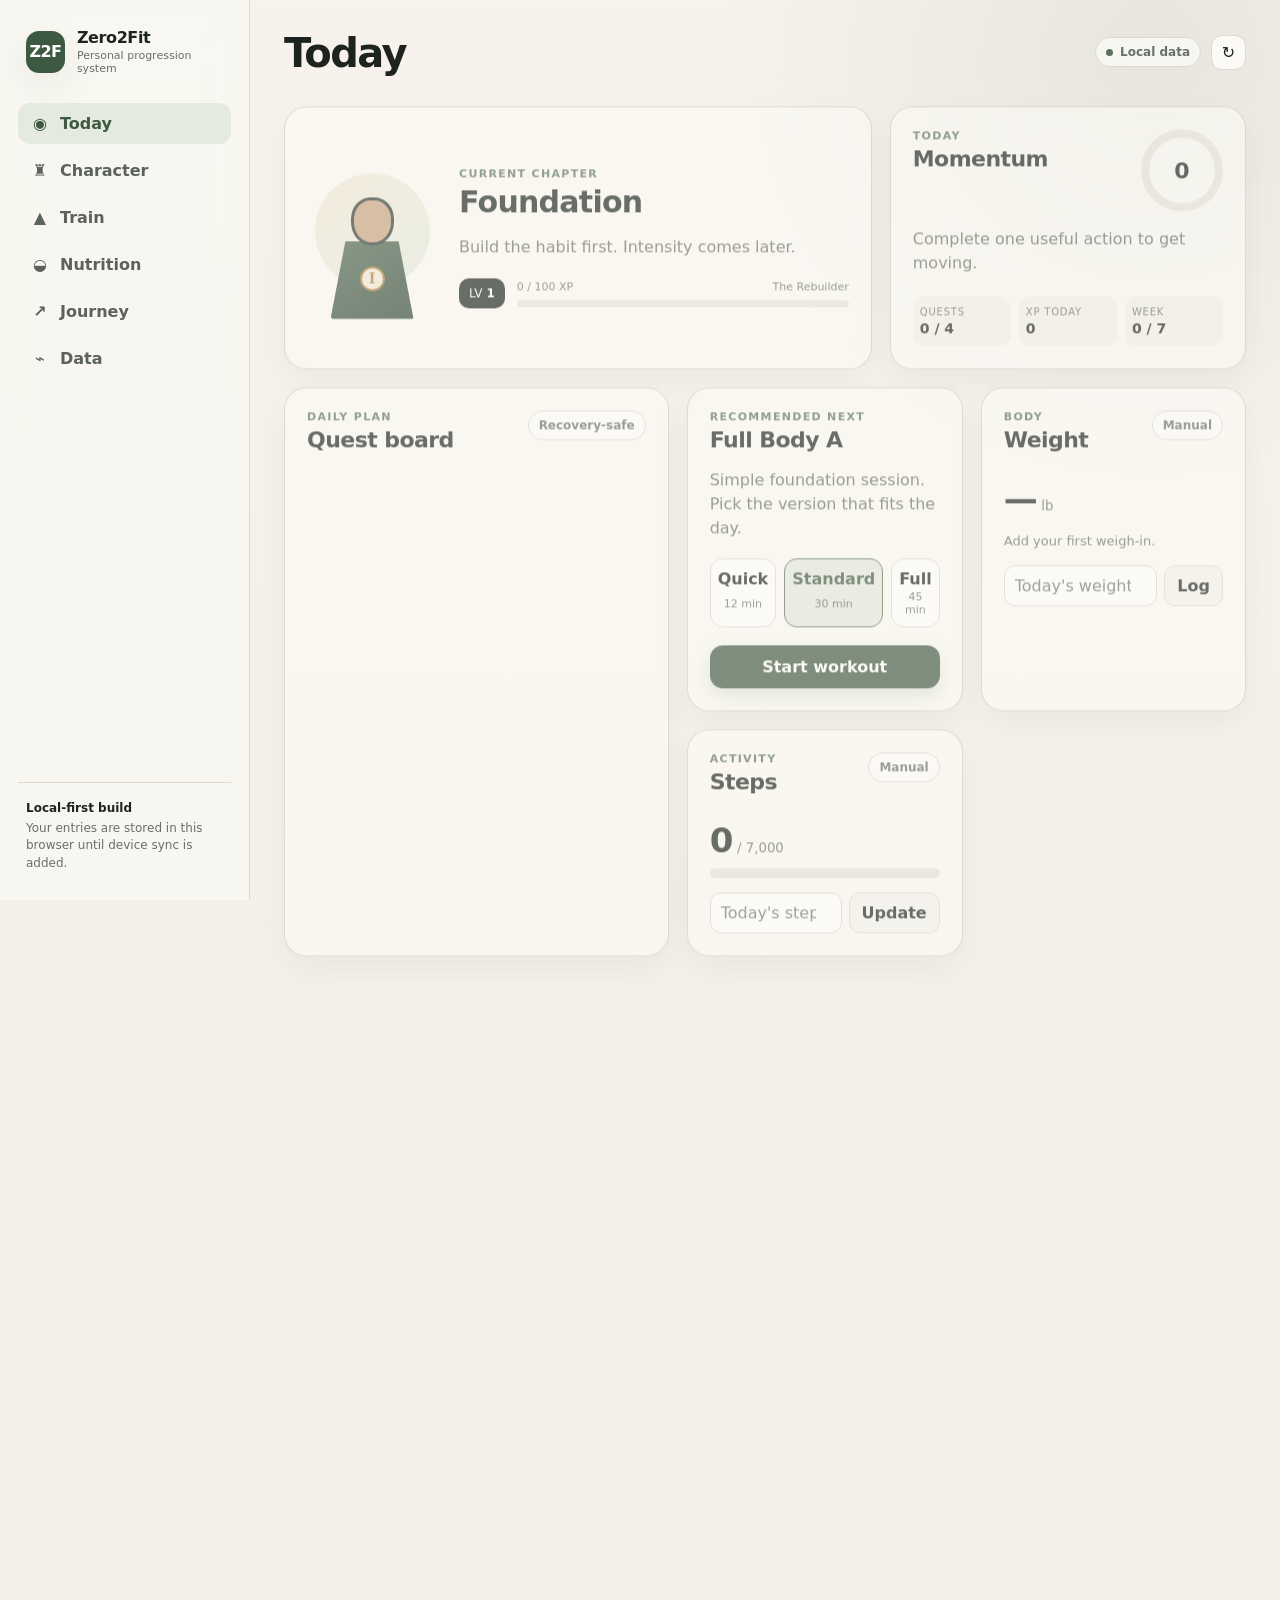
==== commit b783d498: "Build 008: wire private sync without UI redesign" ====
--- a/index.html
+++ b/index.html
@@ -8,6 +8,7 @@
   <title>Zero2Fit</title>
   <link rel="stylesheet" href="./styles.css" />
   <link rel="stylesheet" href="./build006.css" />
+  <link rel="stylesheet" href="./build007.css" />
 </head>
 <body>
   <div class="app-shell">
@@ -269,8 +270,8 @@
         </div>
         <div class="connection-grid">
           <article class="connection-card connected"><div class="connection-icon">✎</div><div><strong>Manual / local</strong><span>Weight, steps, meals, workouts</span></div><span>Active</span></article>
-          <article class="connection-card"><div class="connection-icon">♥</div><div><strong>Apple Health</strong><span>Requires companion/sync integration</span></div><span>Planned</span></article>
-          <article class="connection-card"><div class="connection-icon">W</div><div><strong>Withings</strong><span>Scale and body composition</span></div><span>Planned</span></article>
+          <article class="connection-card connected"><div class="connection-icon">♥</div><div><strong>Amazfit / Zepp → Apple Health</strong><span>HealthKit companion source capture + private sync</span></div><span>Bridge ready</span></article>
+          <article class="connection-card connected"><div class="connection-icon">R</div><div><strong>RENPHO</strong><span>CSV import + Apple Health bridge path</span></div><span>Bridge ready</span></article>
           <article class="connection-card"><div class="connection-icon">G</div><div><strong>Garmin / Fitbit</strong><span>Activity, HR, sleep, workouts</span></div><span>Planned</span></article>
           <article class="connection-card"><div class="connection-icon">N</div><div><strong>Nutrition imports</strong><span>MyFitnessPal/Cronometer or Zero2Fit logger</span></div><span>Planned</span></article>
         </div>
@@ -290,10 +291,15 @@
   </div>
 
   <div class="toast" id="toast" role="status" aria-live="polite"></div>
+  <script src="./zero2fit-config.js"></script>
   <script src="./storage.js"></script>
+  <script src="./remote-sync.js"></script>
   <script src="./ingestion.js"></script>
   <script src="./app.js"></script>
   <script src="./build003-integration.js"></script>
   <script src="./build004-integration.js"></script>
+  <script src="./build007-adventure.js"></script>
+  <script src="./build008-photos.js"></script>
+  <script src="./build008-device-sync.js"></script>
 </body>
 </html>
--- a/build007.css
+++ b/build007.css
@@ -0,0 +1,154 @@
+/* Build 007/008: adventure gameplay + private progress-photo system. Extends approved dark/lime baseline. */
+
+/* Adventure */
+body.build004 .z7-adventure-card { display:block; padding:24px; color:#eef5f0; }
+body.build004 .z7-adventure-header { display:flex; align-items:flex-start; justify-content:space-between; gap:22px; }
+body.build004 .z7-adventure-header h2 { margin:3px 0 8px; font-size:30px; }
+body.build004 .z7-adventure-header p { color:#91a097; max-width:720px; margin:0; line-height:1.5; }
+body.build004 .z7-adventure-kpis { display:grid; grid-template-columns:repeat(3,minmax(82px,1fr)); gap:8px; }
+body.build004 .z7-adventure-kpis div { min-width:90px; padding:12px 14px; border-radius:15px; border:1px solid #30402f; background:#0b120d; }
+body.build004 .z7-adventure-kpis span,.z7-panel-heading span,.z7-section-title span,.z7-timeline-head span { display:block; color:#77877d; font-size:9px; text-transform:uppercase; letter-spacing:.09em; font-weight:800; }
+body.build004 .z7-adventure-kpis strong { display:block; margin-top:4px; font-size:22px; color:#c8ff5a; }
+body.build004 .z7-zone-list { display:flex; gap:8px; overflow-x:auto; padding:15px 0 2px; scrollbar-width:none; }
+body.build004 .z7-zone-list::-webkit-scrollbar { display:none; }
+body.build004 .z7-zone { flex:0 0 185px; min-height:76px; text-align:left; border:1px solid #28352c; border-radius:16px; padding:11px 13px; color:#c1cec6; background:#101712; cursor:pointer; }
+body.build004 .z7-zone span { color:#77877d; font-size:9px; text-transform:uppercase; letter-spacing:.08em; }
+body.build004 .z7-zone strong { display:block; margin:4px 0; }
+body.build004 .z7-zone small { color:#6f7f75; }
+body.build004 .z7-zone.selected { border-color:#6b8a42; background:rgba(183,243,74,.08); box-shadow:inset 0 0 0 1px rgba(183,243,74,.06); }
+body.build004 .z7-zone.selected strong { color:#c8ff5a; }
+body.build004 .z7-zone.locked { opacity:.45; cursor:not-allowed; }
+body.build004 .z7-adventure-grid { display:grid; grid-template-columns:minmax(0,1.45fr) minmax(280px,.75fr); gap:12px; margin-top:12px; }
+body.build004 .z7-expedition-panel,.z7-auto-panel { border:1px solid #26332a; border-radius:18px; background:#0b110d; padding:17px; }
+body.build004 .z7-panel-heading { display:flex; justify-content:space-between; align-items:flex-start; gap:16px; }
+body.build004 .z7-panel-heading strong { display:block; margin-top:3px; font-size:22px; }
+body.build004 .z7-panel-heading > span { color:#c8ff5a; border:1px solid #405234; border-radius:999px; padding:6px 9px; }
+body.build004 .z7-subtle { color:#809087; font-size:12px; line-height:1.5; }
+body.build004 .z7-encounter { min-height:120px; margin:13px 0; padding:14px; border-radius:16px; background:linear-gradient(135deg,#101913,#111019); border:1px solid #27352c; }
+body.build004 .z7-encounter-title { display:flex; align-items:center; justify-content:space-between; margin-bottom:12px; }
+body.build004 .z7-encounter-title span { color:#9aab9f; font-size:10px; text-transform:uppercase; letter-spacing:.08em; }
+body.build004 .z7-encounter-title strong { color:#f2f7f4; }
+body.build004 .z7-health-row { display:grid; grid-template-columns:48px 1fr 40px; gap:8px; align-items:center; margin:8px 0; font-size:10px; color:#91a097; }
+body.build004 .z7-health-row > div { height:8px; border-radius:99px; background:#273229; overflow:hidden; }
+body.build004 .z7-health-row i { display:block; height:100%; background:linear-gradient(90deg,#83c92b,#c8ff5a); }
+body.build004 .z7-health-row.enemy i { background:linear-gradient(90deg,#7c4752,#d86b77); }
+body.build004 .z7-health-row b { text-align:right; color:#dce6df; }
+body.build004 .z7-result-rewards { display:flex; flex-wrap:wrap; gap:6px; margin-top:12px; }
+body.build004 .z7-result-rewards span { padding:5px 8px; border-radius:999px; background:#171f19; border:1px solid #2b382f; color:#98a69d; font-size:9px; }
+body.build004 .z7-expedition-actions,.z7-button-row { display:flex; flex-wrap:wrap; gap:8px; }
+body.build004 .z7-expedition-actions button { flex:1 1 170px; }
+body.build004 .z7-auto-panel { display:grid; align-content:start; gap:13px; }
+body.build004 .z7-auto-status { display:flex; gap:10px; align-items:center; }
+body.build004 .z7-auto-status strong { display:block; }
+body.build004 .z7-auto-status small { display:block; margin-top:3px; color:#74827a; line-height:1.35; }
+body.build004 .z7-orb { width:34px; height:34px; border-radius:50%; background:radial-gradient(circle at 35% 30%,#e8ffb7,#b7f34a 34%,#5e8621 70%); box-shadow:0 0 24px rgba(183,243,74,.16); }
+body.build004 .z7-toggle { display:flex; align-items:center; gap:9px; cursor:pointer; }
+body.build004 .z7-toggle input { position:absolute; opacity:0; }
+body.build004 .z7-toggle > span { width:42px; height:24px; border-radius:99px; background:#29342c; position:relative; transition:.2s; }
+body.build004 .z7-toggle > span::after { content:""; position:absolute; width:18px; height:18px; left:3px; top:3px; border-radius:50%; background:#7d8b82; transition:.2s; }
+body.build004 .z7-toggle input:checked + span { background:rgba(183,243,74,.25); }
+body.build004 .z7-toggle input:checked + span::after { left:21px; background:#c8ff5a; }
+body.build004 .z7-rule-box { padding:11px 12px; border-radius:13px; background:#111813; border:1px solid #253229; }
+body.build004 .z7-rule-box strong { display:block; font-size:10px; color:#c0ccc4; }
+body.build004 .z7-rule-box span { display:block; margin-top:3px; color:#74827a; font-size:10px; }
+body.build004 .z7-gear-summary { display:grid; gap:6px; }
+body.build004 .z7-gear-summary > div { display:grid; grid-template-columns:55px 1fr auto; gap:8px; align-items:center; padding:8px 10px; border-bottom:1px solid #202b24; }
+body.build004 .z7-gear-summary span { color:#738078; font-size:9px; text-transform:uppercase; }
+body.build004 .z7-gear-summary strong { font-size:11px; }
+body.build004 .z7-gear-summary small { color:#c8ff5a; }
+body.build004 .z7-combat-rating { border-bottom:0 !important; border-top:1px solid #31402f; margin-top:3px; padding-top:11px !important; }
+body.build004 .z7-combat-rating strong { color:#c8ff5a; font-size:18px; }
+body.build004 .z7-lower-grid { display:grid; grid-template-columns:1fr 1.15fr; gap:12px; margin-top:12px; }
+body.build004 .z7-lower-grid > section { border:1px solid #26332a; border-radius:18px; background:#0b110d; padding:16px; min-width:0; }
+body.build004 .z7-section-title { display:flex; justify-content:space-between; align-items:flex-end; margin-bottom:9px; }
+body.build004 .z7-section-title h3,.z8-timeline-head h3 { margin:2px 0 0; font-size:18px; }
+body.build004 .z7-battle-log { display:grid; gap:7px; }
+body.build004 .z7-battle-row { display:flex; justify-content:space-between; gap:12px; align-items:center; padding:10px 11px; border:1px solid #26332a; border-radius:13px; background:#101712; }
+body.build004 .z7-battle-row span { color:#718077; font-size:8px; text-transform:uppercase; letter-spacing:.08em; }
+body.build004 .z7-battle-row strong { display:block; margin-top:2px; }
+body.build004 .z7-battle-row > div:last-child { text-align:right; }
+body.build004 .z7-battle-row b { color:#c8ff5a; font-size:10px; }
+body.build004 .z7-battle-row.loss b { color:#e57c86; }
+body.build004 .z7-battle-row small { display:block; color:#718077; font-size:9px; margin-top:2px; }
+body.build004 .z7-inventory { display:grid; grid-template-columns:repeat(2,minmax(0,1fr)); gap:7px; max-height:410px; overflow:auto; }
+body.build004 .z7-loot { display:grid; grid-template-columns:34px 1fr auto; gap:8px; align-items:center; border:1px solid #27342c; border-radius:13px; background:#101712; padding:9px; min-width:0; }
+body.build004 .z7-loot.rare { border-color:#5867a4; }
+body.build004 .z7-loot.epic { border-color:#80569b; box-shadow:inset 0 0 20px rgba(148,86,180,.06); }
+body.build004 .z7-loot.equipped { border-color:#617c3e; background:rgba(183,243,74,.05); }
+body.build004 .z7-loot-icon { width:34px; height:34px; border-radius:10px; display:grid; place-items:center; background:#182019; color:#c8ff5a; }
+body.build004 .z7-loot-copy { min-width:0; }
+body.build004 .z7-loot-copy span { display:block; color:#75847a; font-size:8px; text-transform:uppercase; }
+body.build004 .z7-loot-copy strong { display:block; margin:2px 0; font-size:10px; white-space:nowrap; overflow:hidden; text-overflow:ellipsis; }
+body.build004 .z7-loot-copy small { color:#c8ff5a; font-size:9px; }
+body.build004 .z7-equip { border:1px solid #344338; background:#141d17; color:#aebbb3; padding:6px 7px; border-radius:9px; font-size:9px; cursor:pointer; }
+body.build004 .z7-equip:disabled { color:#c8ff5a; opacity:.75; cursor:default; }
+body.build004 .z7-empty,.z8-empty { color:#718077; font-size:11px; line-height:1.5; padding:13px; border:1px dashed #2b3930; border-radius:13px; }
+
+/* Progress photos */
+body.build004 .z8-photo-module { margin-top:16px; display:block; }
+body.build004 .z8-photo-header { display:flex; justify-content:space-between; align-items:flex-start; gap:18px; }
+body.build004 .z8-photo-header h2 { margin:3px 0 7px; }
+body.build004 .z8-photo-header p { color:#85938a; max-width:760px; margin:0; line-height:1.5; }
+body.build004 .z8-private-badge { padding:7px 10px; border:1px solid #405334; border-radius:999px; color:#c8ff5a; background:rgba(183,243,74,.07); font-size:9px; font-weight:800; text-transform:uppercase; letter-spacing:.08em; }
+body.build004 .z8-view-tabs { display:flex; gap:7px; margin:15px 0 10px; }
+body.build004 .z8-view-tabs button { flex:1; min-height:38px; border:1px solid #29362e; background:#101712; color:#8e9c93; border-radius:12px; font-weight:750; cursor:pointer; }
+body.build004 .z8-view-tabs button.active { color:#c8ff5a; border-color:#58723b; background:rgba(183,243,74,.08); }
+body.build004 .z8-photo-workspace { display:grid; grid-template-columns:minmax(300px,.9fr) minmax(300px,1fr); gap:14px; }
+body.build004 .z8-stage { position:relative; aspect-ratio:3/4; max-height:620px; overflow:hidden; border-radius:18px; border:1px solid #2b3930; background:linear-gradient(160deg,#0b110d,#111019); }
+body.build004 .z8-stage video,.z8-stage img { position:absolute; left:50%; top:50%; width:100%; height:100%; object-fit:cover; transform:translate(-50%,-50%); }
+body.build004 .z8-current { z-index:2; transform-origin:center; }
+body.build004 .z8-ghost { z-index:1; filter:saturate(.55) contrast(.95); }
+body.build004 .z8-guide { position:absolute; inset:5% 8%; width:84%; height:90%; z-index:3; pointer-events:none; }
+body.build004 .z8-guide line,.z8-guide circle,.z8-guide path { fill:none; stroke:rgba(200,255,90,.48); stroke-width:1.2; stroke-dasharray:5 5; }
+body.build004 .z8-stage-label { position:absolute; z-index:4; left:10px; right:10px; bottom:10px; display:flex; justify-content:space-between; gap:8px; padding:7px 9px; border-radius:11px; background:rgba(5,9,6,.72); backdrop-filter:blur(8px); }
+body.build004 .z8-stage-label span { color:#c8ff5a; font-weight:800; font-size:10px; }
+body.build004 .z8-stage-label small { color:#8a9990; font-size:9px; }
+body.build004 .z8-controls { display:grid; align-content:start; gap:10px; padding:3px 0; }
+body.build004 .z8-button-row { display:flex; gap:7px; flex-wrap:wrap; }
+body.build004 .z8-button-row button { flex:1 1 120px; }
+body.build004 .z8-button-row.compact button { min-height:34px; font-size:10px; }
+body.build004 .z8-controls label { display:grid; grid-template-columns:1fr auto; gap:5px 8px; color:#9aa79f; font-size:10px; font-weight:700; }
+body.build004 .z8-controls label input { grid-column:1/-1; width:100%; accent-color:#b7f34a; }
+body.build004 .z8-controls output { color:#c8ff5a; }
+body.build004 .z8-coverage { display:flex; gap:6px; flex-wrap:wrap; }
+body.build004 .z8-coverage span { padding:6px 8px; border-radius:999px; border:1px solid #2c3930; color:#748279; font-size:9px; text-transform:capitalize; }
+body.build004 .z8-coverage span.saved { color:#c8ff5a; border-color:#4a6038; background:rgba(183,243,74,.06); }
+body.build004 .z8-status { margin:0; color:#748279; font-size:10px; line-height:1.4; }
+body.build004 .z8-timeline-head { display:flex; justify-content:space-between; align-items:flex-end; margin:18px 0 8px; }
+body.build004 .z8-timeline-head > strong { color:#91a097; font-size:10px; }
+body.build004 .z8-timeline { display:grid; gap:9px; }
+body.build004 .z8-session { border:1px solid #26332a; border-radius:16px; background:#0b110d; padding:11px; }
+body.build004 .z8-session > header { display:flex; justify-content:space-between; align-items:center; margin-bottom:8px; }
+body.build004 .z8-session header span { color:#718077; font-size:8px; text-transform:uppercase; letter-spacing:.08em; }
+body.build004 .z8-session header strong { display:block; margin-top:2px; font-size:11px; }
+body.build004 .z8-session header small { color:#7c8b81; font-size:9px; }
+body.build004 .z8-session-photos { display:grid; grid-template-columns:repeat(3,minmax(0,1fr)); gap:7px; }
+body.build004 .z8-timeline-item { display:grid; grid-template-columns:48px 1fr auto; gap:8px; align-items:center; padding:7px; border:1px solid #253129; border-radius:12px; background:#101712; min-width:0; }
+body.build004 .z8-thumb { width:48px; height:62px; border-radius:8px; overflow:hidden; background:#171e19; display:grid; place-items:center; color:#6f7d74; font-size:8px; }
+body.build004 .z8-thumb img { width:100%; height:100%; object-fit:cover; }
+body.build004 .z8-timeline-item > div:nth-child(2) { min-width:0; }
+body.build004 .z8-timeline-item span { display:block; color:#748279; font-size:8px; text-transform:uppercase; }
+body.build004 .z8-timeline-item strong { display:block; margin:2px 0; font-size:10px; }
+body.build004 .z8-timeline-item small { display:block; color:#68766d; font-size:8px; }
+body.build004 .z8-timeline-item button { border:0; background:transparent; color:#9c6d75; font-size:9px; cursor:pointer; }
+
+@media (max-width:900px) {
+  body.build004 .z7-adventure-header { display:grid; }
+  body.build004 .z7-adventure-kpis { width:100%; }
+  body.build004 .z7-adventure-grid,.z7-lower-grid,.z8-photo-workspace { grid-template-columns:1fr; }
+  body.build004 .z7-inventory { grid-template-columns:1fr 1fr; max-height:none; }
+  body.build004 .z8-stage { max-height:none; }
+}
+
+@media (max-width:560px) {
+  body.build004 .z7-adventure-card { padding:17px; }
+  body.build004 .z7-adventure-header h2 { font-size:25px; }
+  body.build004 .z7-adventure-kpis div { min-width:0; padding:10px; }
+  body.build004 .z7-adventure-kpis strong { font-size:18px; }
+  body.build004 .z7-zone { flex-basis:158px; }
+  body.build004 .z7-inventory { grid-template-columns:1fr; }
+  body.build004 .z8-photo-header { display:grid; }
+  body.build004 .z8-private-badge { width:max-content; }
+  body.build004 .z8-session-photos { grid-template-columns:1fr; }
+  body.build004 .z8-stage-label { display:grid; }
+}
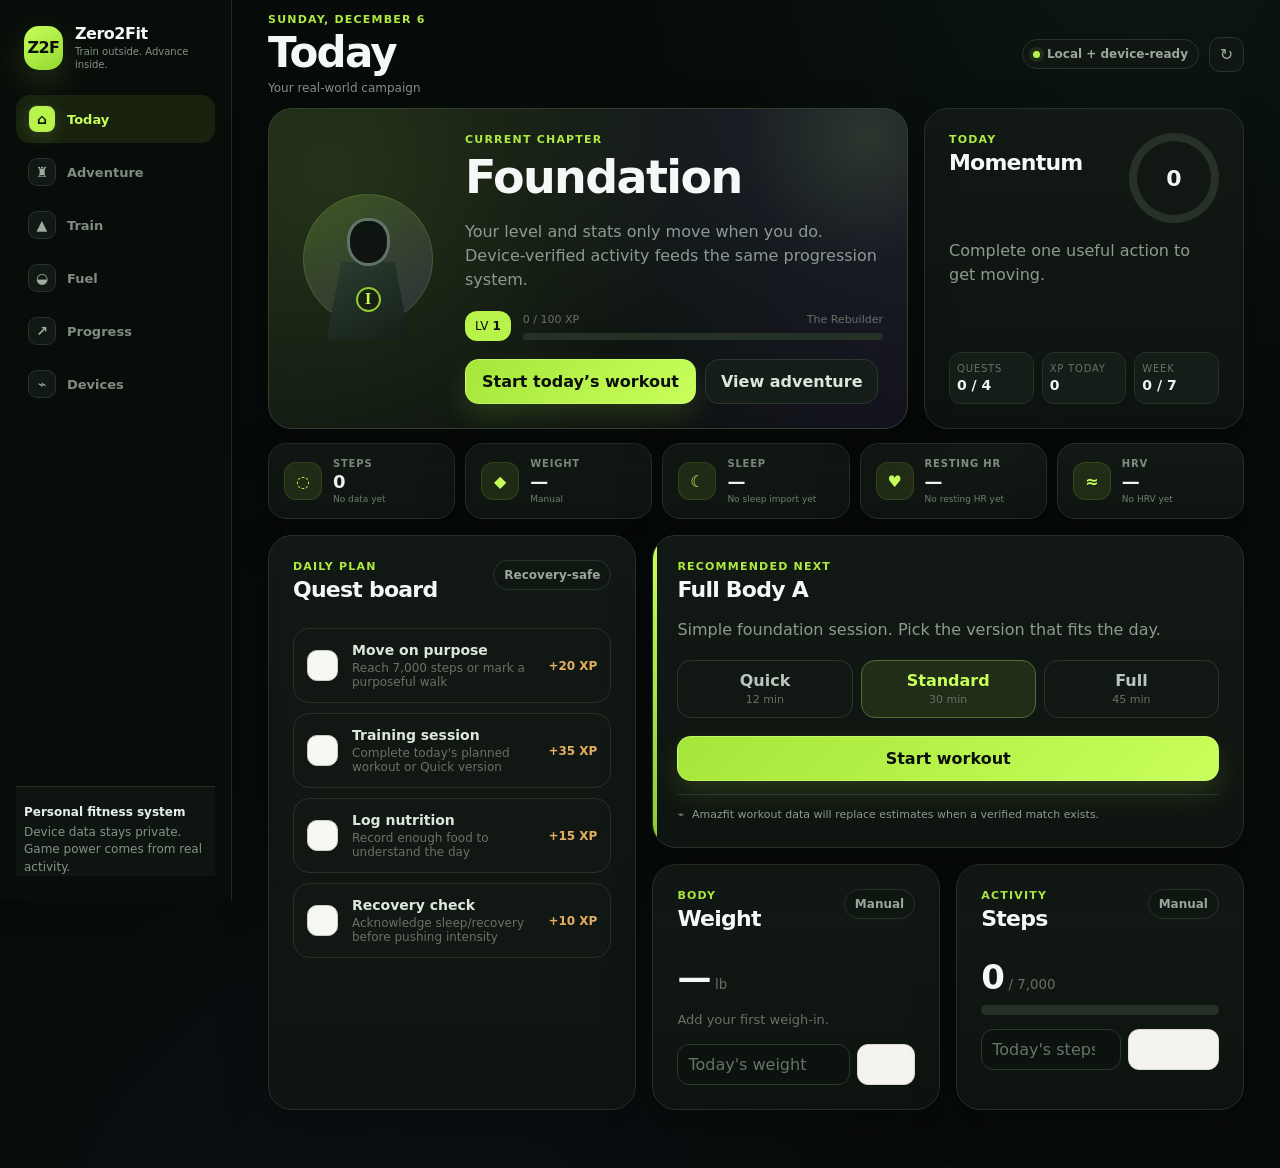
==== commit 46f8cde2: "Build 012: add static PWA and iPhone metadata" ====
--- a/index.html
+++ b/index.html
@@ -5,10 +5,17 @@
   <meta name="viewport" content="width=device-width, initial-scale=1, viewport-fit=cover" />
   <meta name="theme-color" content="#070b09" />
   <meta name="description" content="Zero2Fit — a personal fitness system where real-world actions power RPG progression." />
+  <meta name="apple-mobile-web-app-capable" content="yes" />
+  <meta name="apple-mobile-web-app-status-bar-style" content="black-translucent" />
+  <meta name="apple-mobile-web-app-title" content="Zero2Fit" />
+  <meta name="mobile-web-app-capable" content="yes" />
   <title>Zero2Fit</title>
+  <link rel="manifest" href="./manifest.webmanifest" />
+  <link rel="apple-touch-icon" sizes="180x180" href="./assets/z2f-icon-180.png" />
   <link rel="stylesheet" href="./styles.css" />
   <link rel="stylesheet" href="./build006.css" />
   <link rel="stylesheet" href="./build007.css" />
+  <link rel="stylesheet" href="./build012.css" />
 </head>
 <body>
   <div class="app-shell">
@@ -302,4 +309,4 @@
   <script src="./build008-photos.js"></script>
   <script src="./build008-device-sync.js"></script>
 </body>
-</html>
+</html>
--- a/build012.css
+++ b/build012.css
@@ -0,0 +1,84 @@
+/* Build 012 — iPhone productization. Extends the approved Build 006 dark/lime baseline. */
+
+body.build004 .z12-settings-button { display:grid; place-items:center; }
+body.build004 .z12-settings-backdrop {
+  position:fixed; inset:0; z-index:80; background:rgba(0,0,0,.54); backdrop-filter:blur(5px);
+}
+body.build004 .z12-settings-backdrop[hidden] { display:none; }
+body.build004 .z12-settings-sheet {
+  position:fixed; z-index:81; top:74px; right:18px; width:min(390px,calc(100vw - 28px)); max-height:calc(100vh - 94px);
+  overflow:auto; border:1px solid #30402f; border-radius:22px; padding:19px;
+  background:linear-gradient(180deg,#121914,#0d130f); box-shadow:0 30px 90px rgba(0,0,0,.48);
+}
+body.build004 .z12-settings-head { display:flex; align-items:flex-start; justify-content:space-between; gap:12px; margin-bottom:12px; }
+body.build004 .z12-settings-head h2 { margin:2px 0 0; font-size:24px; }
+body.build004 .z12-settings-list { display:grid; gap:8px; }
+body.build004 .z12-settings-action {
+  width:100%; min-height:50px; display:flex; align-items:center; justify-content:space-between; gap:14px;
+  text-align:left; border:1px solid #29362e; border-radius:14px; padding:11px 12px; background:#101712; color:#dce6df; cursor:pointer;
+}
+body.build004 .z12-settings-action span { display:grid; gap:2px; }
+body.build004 .z12-settings-action small { color:#748279; line-height:1.35; }
+body.build004 .z12-settings-action b { color:#c8ff5a; font-size:16px; }
+body.build004 .z12-settings-meta { margin:12px 0 0; color:#718077; font-size:10px; line-height:1.5; }
+body.build004 #resetDemo.z12-reset-action {
+  width:100%; height:auto; min-height:48px; margin-top:4px; padding:10px 12px; border-radius:14px;
+  color:#e69aa2; background:#171113; border:1px solid #4b2930; font-weight:750;
+}
+
+body.build004 .z12-progress-tabs { display:none; }
+body.build004 .z12-adventure-controls { display:none; }
+body.build004 .z12-adventure-wall { margin:10px 0 0; }
+
+@media (max-width:820px) {
+  /* Daily iPhone information architecture: Today · Train · Fuel · Adventure · Progress. */
+  body.build004 .nav-list { grid-template-columns:repeat(5,1fr); }
+  body.build004 .nav-item[data-page="nutrition"] { display:grid !important; }
+  body.build004 .nav-item[data-page="data"] { display:none !important; }
+
+  body.build004 .z12-settings-sheet {
+    top:auto; left:0; right:0; bottom:0; width:100%; max-height:min(78vh,720px); border-radius:24px 24px 0 0;
+    padding:18px 16px calc(18px + env(safe-area-inset-bottom)); border-left:0; border-right:0; border-bottom:0;
+  }
+
+  body.build004 .z12-progress-tabs {
+    display:grid; grid-template-columns:repeat(4,1fr); gap:5px; margin:12px 0 14px; padding:4px;
+    border:1px solid #26332a; border-radius:15px; background:#0d140f;
+  }
+  body.build004 .z12-progress-tabs button {
+    min-width:0; min-height:38px; border:0; border-radius:11px; padding:6px 3px; background:transparent; color:#7f8e85;
+    font-size:9px; font-weight:800; cursor:pointer;
+  }
+  body.build004 .z12-progress-tabs button.active { color:#c8ff5a; background:rgba(183,243,74,.10); }
+  body.build004 #z10Intelligence.z12-strength-view > * { display:none !important; }
+  body.build004 #z10Intelligence.z12-strength-view > .z12-strength-block { display:block !important; }
+  body.build004 #z10Intelligence.z12-strength-view { min-height:160px; }
+
+  /* Adventure: primary fight/wall stays visible; secondary data is on demand. */
+  body.build004 .z12-adventure-controls {
+    display:grid; grid-template-columns:repeat(4,1fr); gap:5px; margin:10px 0; padding:4px;
+    border:1px solid #26332a; border-radius:15px; background:#0b110d;
+  }
+  body.build004 .z12-adventure-controls button {
+    min-height:38px; border:0; border-radius:11px; background:transparent; color:#7c8b82; font-size:9px; font-weight:800; cursor:pointer;
+  }
+  body.build004 .z12-adventure-controls button.active { color:#c8ff5a; background:rgba(183,243,74,.10); }
+  body.build004 #page-character .z7-auto-panel,
+  body.build004 #z11AdventureStatus > section,
+  body.build004 #page-character .z7-lower-grid:not(#z11AdventureStatus) { display:none; }
+  body.build004 #page-character .z7-auto-panel.z12-mobile-open,
+  body.build004 #z11AdventureStatus > section.z12-mobile-open,
+  body.build004 #page-character .z7-lower-grid.z12-mobile-open { display:grid; }
+  body.build004 #z11AdventureStatus { display:block; margin-top:0; }
+  body.build004 #z11AdventureStatus:empty { display:none; }
+  body.build004 .z12-adventure-wall .z7-rule-box { margin:0; }
+
+  body.build004 .data-table-card { -webkit-overflow-scrolling:touch; }
+  body.build004 .data-row { min-width:500px; }
+}
+
+@media (max-width:420px) {
+  body.build004 .z12-progress-tabs button,
+  body.build004 .z12-adventure-controls button { font-size:8.5px; }
+  body.build004 .z12-settings-sheet { max-height:82vh; }
+}
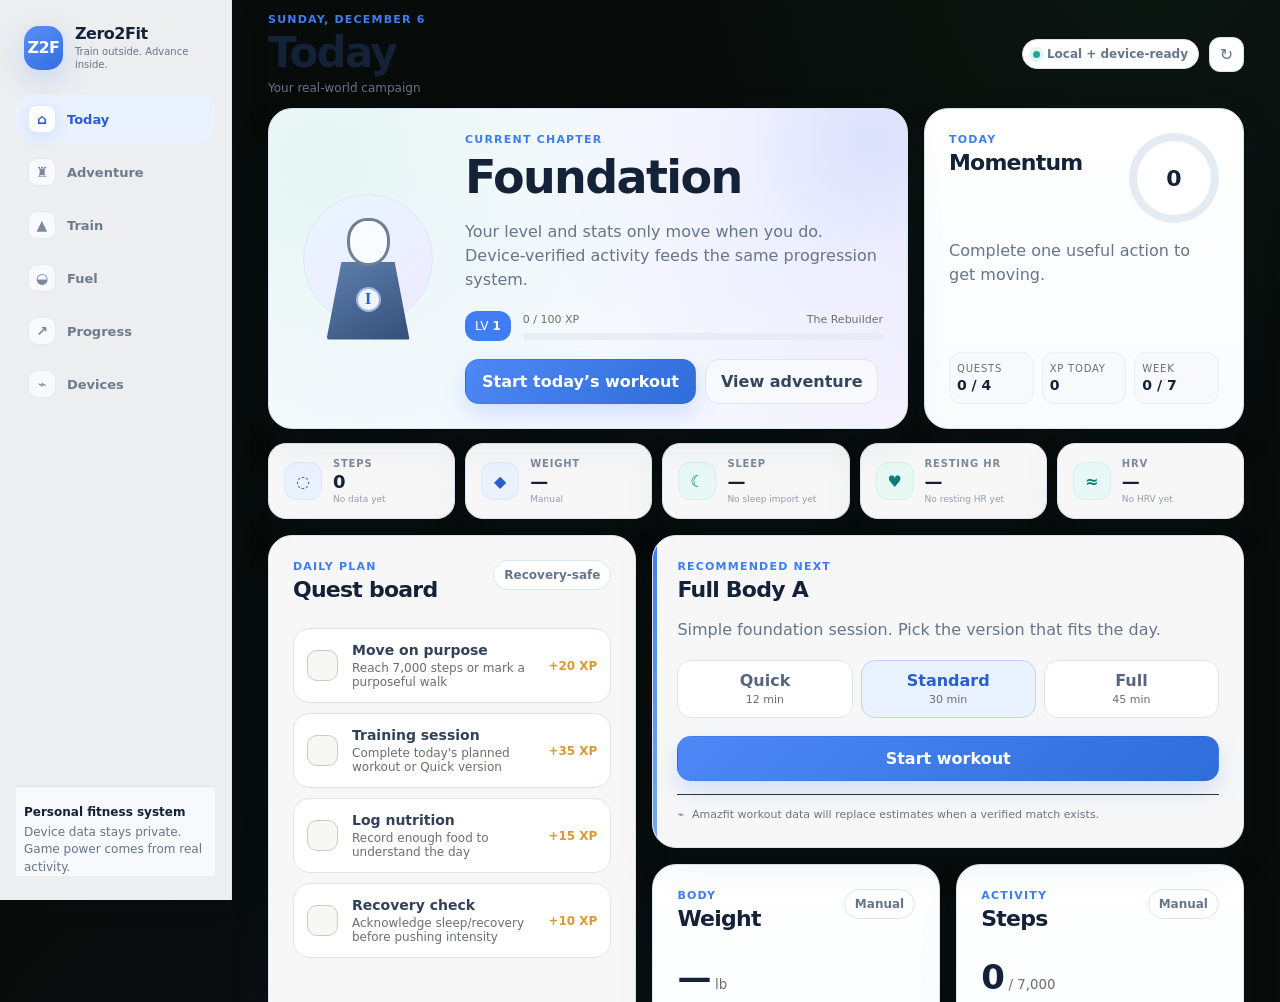
==== commit a9adae4c: "Build 012: align iPhone chrome with clean palette" ====
--- a/index.html
+++ b/index.html
@@ -3,10 +3,10 @@
 <head>
   <meta charset="utf-8" />
   <meta name="viewport" content="width=device-width, initial-scale=1, viewport-fit=cover" />
-  <meta name="theme-color" content="#070b09" />
+  <meta name="theme-color" content="#f5f7fb" />
   <meta name="description" content="Zero2Fit — a personal fitness system where real-world actions power RPG progression." />
   <meta name="apple-mobile-web-app-capable" content="yes" />
-  <meta name="apple-mobile-web-app-status-bar-style" content="black-translucent" />
+  <meta name="apple-mobile-web-app-status-bar-style" content="default" />
   <meta name="apple-mobile-web-app-title" content="Zero2Fit" />
   <meta name="mobile-web-app-capable" content="yes" />
   <title>Zero2Fit</title>
--- a/build012.css
+++ b/build012.css
@@ -1,77 +1,357 @@
-/* Build 012 — iPhone productization. Extends the approved Build 006 dark/lime baseline. */
-
+/* Build 012 — iPhone productization + cleaner premium fitness palette.
+   Replaces the prior black/neon-lime treatment with cool light surfaces,
+   cobalt primary actions, teal health accents and restrained RPG color. */
+
+body.build004 {
+  --z12-bg:#f5f7fb;
+  --z12-bg-2:#edf3fa;
+  --z12-surface:#ffffff;
+  --z12-surface-2:#f8fafc;
+  --z12-ink:#142238;
+  --z12-muted:#66758a;
+  --z12-muted-2:#8491a3;
+  --z12-line:#dce5ef;
+  --z12-blue:#3f7df4;
+  --z12-blue-dark:#285fcf;
+  --z12-blue-soft:#eaf1ff;
+  --z12-teal:#1aa99a;
+  --z12-teal-soft:#e8f8f5;
+  --z12-violet:#7b68ee;
+  --z12-violet-soft:#f0edff;
+  --z12-amber:#d99a32;
+  --z12-amber-soft:#fff5df;
+  --z12-rose:#d86777;
+  --z12-rose-soft:#fff0f2;
+  --z12-shadow:0 14px 42px rgba(38,68,104,.09);
+  color:var(--z12-ink);
+  background:
+    radial-gradient(circle at 92% -8%,rgba(63,125,244,.11),transparent 30rem),
+    radial-gradient(circle at 12% 108%,rgba(26,169,154,.08),transparent 32rem),
+    var(--z12-bg);
+}
+html { background:#f5f7fb; }
+
+/* Global shell */
+body.build004 .sidebar {
+  background:rgba(251,253,255,.94);
+  border-right-color:var(--z12-line);
+  box-shadow:10px 0 36px rgba(48,72,105,.055);
+}
+body.build004 .brand-mark {
+  color:#fff;
+  background:linear-gradient(145deg,#5b8ff7,#316de1);
+  box-shadow:0 10px 28px rgba(63,125,244,.22);
+}
+body.build004 .brand-name,
+body.build004 .topbar h1,
+body.build004 .card h2,
+body.build004 .metric-value span { color:var(--z12-ink); }
+body.build004 .brand-subtitle,
+body.build004 .sidebar-note span,
+body.build004 .z4-page-subtitle,
+body.build004 .muted,
+body.build004 .exercise-meta,
+body.build004 .z4-device-line { color:var(--z12-muted); }
+body.build004 .sidebar-note { color:var(--z12-ink); border-color:var(--z12-line); background:#f7f9fc; }
+body.build004 .nav-item { color:#6d7b8f; }
+body.build004 .nav-item:hover { background:#f0f4fa; color:#32445d; }
+body.build004 .nav-item.active { color:var(--z12-blue-dark); background:var(--z12-blue-soft); }
+body.build004 .z4-nav-icon { background:#f7f9fd; border-color:#e2e9f2; color:#7b889a; }
+body.build004 .nav-item.active .z4-nav-icon { color:var(--z12-blue-dark); background:#fff; box-shadow:0 4px 14px rgba(63,125,244,.13); }
+body.build004 .topbar .eyebrow,
+body.build004 .eyebrow { color:var(--z12-blue); }
+body.build004 .sync-pill,
+body.build004 .small-tag,
+body.build004 .source-label,
+body.build004 .icon-button {
+  color:var(--z12-muted); background:#fff; border-color:var(--z12-line); box-shadow:none;
+}
+body.build004 .sync-dot { background:var(--z12-teal); box-shadow:0 0 0 4px rgba(26,169,154,.11); }
+body.build004 .icon-button:hover { color:var(--z12-blue); border-color:#bfd0e7; }
+
+body.build004 .card,
+body.build004 .z4-sensor,
+body.build004 .z4-body-metric,
+body.build004 .connection-card,
+body.build004 .exercise-card,
+body.build004 .training-context-card {
+  color:var(--z12-ink);
+  background:rgba(255,255,255,.97);
+  border-color:var(--z12-line);
+  box-shadow:var(--z12-shadow);
+}
+body.build004 .progress-track { background:#e7edf5; }
+body.build004 .progress-fill { background:linear-gradient(90deg,var(--z12-blue),#65a0ff); box-shadow:none; }
+body.build004 .primary-button {
+  color:#fff;
+  background:linear-gradient(135deg,#4d88f6,#2f6ddb);
+  border:1px solid rgba(34,89,190,.18);
+  box-shadow:0 10px 24px rgba(63,125,244,.20);
+}
+body.build004 .primary-button:hover { filter:brightness(1.025); }
+body.build004 .z4-secondary,
+body.build004 .secondary-button,
+body.build004 .text-button {
+  color:#34465e; background:#f7f9fc; border-color:var(--z12-line);
+}
+body.build004 input,
+body.build004 select {
+  color:var(--z12-ink) !important;
+  background:#fff !important;
+  border-color:var(--z12-line) !important;
+}
+body.build004 input::placeholder { color:#9aa6b6; }
+
+/* Today */
+body.build004 .character-summary {
+  background:
+    radial-gradient(circle at 7% 14%,rgba(26,169,154,.11),transparent 22rem),
+    radial-gradient(circle at 96% 8%,rgba(123,104,238,.11),transparent 22rem),
+    linear-gradient(140deg,#ffffff,#f5f9ff 68%,#f7f4ff);
+  border-color:#d8e4f1;
+}
+body.build004 .character-summary::after { background:radial-gradient(circle,rgba(63,125,244,.08),transparent 68%); }
+body.build004 .avatar-halo { background:linear-gradient(145deg,#e9f5ff,#eeeaff); border:1px solid #dbe7f4; }
+body.build004 .avatar-body { background:linear-gradient(150deg,#5e7fae,#344f78); box-shadow:0 16px 38px rgba(47,75,112,.16); }
+body.build004 .avatar-head { border-color:#6e7f94; background:#f8fbff; }
+body.build004 .avatar-emblem { color:var(--z12-blue-dark); border-color:#9db7dc; background:#eef5ff; }
+body.build004 .level-badge { color:#fff; background:var(--z12-blue); }
+body.build004 .momentum-card,
+body.build004 .z4-manual-card { background:linear-gradient(180deg,#fff,#f9fbfd); }
+body.build004 .momentum-ring { background:conic-gradient(var(--z12-teal) calc(var(--p)*1%),#e4ebf3 0); }
+body.build004 .momentum-ring::after { background:#fff; }
+body.build004 .mini-stats div { background:#f7f9fc; border-color:#e9eef5; }
+body.build004 .z4-sensor-icon { color:var(--z12-blue-dark); background:var(--z12-blue-soft); border:1px solid #dce8ff; }
+body.build004 .z4-sensor:nth-child(3) .z4-sensor-icon,
+body.build004 .z4-sensor:nth-child(4) .z4-sensor-icon,
+body.build004 .z4-sensor:nth-child(5) .z4-sensor-icon { color:#087f75; background:var(--z12-teal-soft); border-color:#d3f0ea; }
+body.build004 .z4-sensor span { color:#7c899b; }
+body.build004 .z4-sensor small { color:#929eae; }
+body.build004 .z4-feature-card::before { background:linear-gradient(var(--z12-blue),#79a9ff); }
+body.build004 .mode-button { color:#56677d; background:#fff; border-color:var(--z12-line); }
+body.build004 .mode-button.selected { color:var(--z12-blue-dark); background:var(--z12-blue-soft); border-color:#bfd2f3; }
+body.build004 .quest-item { color:#314258; background:#fff; border-color:var(--z12-line); }
+body.build004 .quest-item.done { background:#eef9f6; border-color:#cdebe5; }
+body.build004 .quest-item.done .quest-check { color:#fff; background:var(--z12-teal); border-color:var(--z12-teal); }
+body.build004 .quest-xp { color:var(--z12-amber); }
+
+/* Adventure — brighter game layer, still distinct from fitness UI */
+body.build004 .character-stage {
+  background:
+    radial-gradient(circle at 50% 10%,rgba(255,255,255,.95),transparent 30%),
+    radial-gradient(circle at 80% 70%,rgba(123,104,238,.09),transparent 38%),
+    linear-gradient(160deg,#edf6ff,#f2efff 64%,#fff9ee);
+  border-color:#dce5ef;
+}
+body.build004 .title-ribbon { color:#fff; background:#34445d; border:1px solid #50627c; }
+body.build004 .attribute-card { background:linear-gradient(180deg,#fff,#fafbfe); }
+body.build004 .z4-frontier-card,
+body.build004 .z7-adventure-card {
+  color:var(--z12-ink);
+  background:
+    radial-gradient(circle at 92% 8%,rgba(123,104,238,.12),transparent 25rem),
+    radial-gradient(circle at 3% 100%,rgba(63,125,244,.10),transparent 24rem),
+    linear-gradient(145deg,#ffffff,#f6f8ff);
+  border:1px solid #d9e3ef;
+  box-shadow:0 22px 58px rgba(46,68,105,.10);
+}
+body.build004 .z4-frontier-card .eyebrow,
+body.build004 .z7-adventure-card .eyebrow { color:var(--z12-violet); }
+body.build004 .z4-frontier-card h2,
+body.build004 .z7-adventure-card h2 { color:var(--z12-ink); }
+body.build004 .z4-frontier-card p,
+body.build004 .z7-adventure-header p { color:var(--z12-muted); }
+body.build004 .z7-adventure-kpis div,
+body.build004 .z7-expedition-panel,
+body.build004 .z7-auto-panel,
+body.build004 .z7-lower-grid > section {
+  background:#fff; border-color:var(--z12-line);
+}
+body.build004 .z7-adventure-kpis strong { color:var(--z12-violet); }
+body.build004 .z7-zone { color:#53647a; background:#f8f9fd; border-color:#dfe6f0; }
+body.build004 .z7-zone span,
+body.build004 .z7-zone small { color:#8793a4; }
+body.build004 .z7-zone.selected { border-color:#c5bcf4; background:var(--z12-violet-soft); box-shadow:none; }
+body.build004 .z7-zone.selected strong { color:#6654d7; }
+body.build004 .z7-panel-heading > span { color:#6654d7; border-color:#d4cff7; background:#f5f2ff; }
+body.build004 .z7-subtle { color:var(--z12-muted); }
+body.build004 .z7-encounter { background:linear-gradient(135deg,#f8fbff,#faf8ff); border-color:#dfe7f1; }
+body.build004 .z7-encounter-title span,
+body.build004 .z7-health-row { color:#7d899b; }
+body.build004 .z7-encounter-title strong,
+body.build004 .z7-health-row b { color:var(--z12-ink); }
+body.build004 .z7-health-row > div { background:#e4ebf3; }
+body.build004 .z7-health-row i { background:linear-gradient(90deg,#19a99a,#54c9b8); }
+body.build004 .z7-health-row.enemy i { background:linear-gradient(90deg,#c9586b,#ed8291); }
+body.build004 .z7-result-rewards span { background:#f7f9fc; border-color:#e0e7f0; color:#6e7d91; }
+body.build004 .z7-auto-status small,
+body.build004 .z7-rule-box span,
+body.build004 .z7-gear-summary span,
+body.build004 .z7-battle-row span,
+body.build004 .z7-battle-row small { color:#8794a6; }
+body.build004 .z7-orb { background:radial-gradient(circle at 35% 30%,#dff8f4,#63d5c3 38%,#1aa99a 75%); box-shadow:0 0 22px rgba(26,169,154,.14); }
+body.build004 .z7-rule-box,
+body.build004 .z7-battle-row,
+body.build004 .z7-loot { background:#f8fafc; border-color:#dfe6ef; }
+body.build004 .z7-rule-box strong,
+body.build004 .z7-gear-summary strong,
+body.build004 .z7-battle-row strong,
+body.build004 .z7-loot-copy strong { color:#34455d; }
+body.build004 .z7-gear-summary small,
+body.build004 .z7-combat-rating strong,
+body.build004 .z7-battle-row b,
+body.build004 .z7-loot-copy small,
+body.build004 .z7-equip:disabled { color:#6654d7; }
+body.build004 .z7-loot-icon { background:var(--z12-amber-soft); color:#b77814; }
+body.build004 .z7-equip { border-color:#d9e2ed; background:#fff; color:#53657c; }
+body.build004 .z7-empty,
+body.build004 .z8-empty { color:#8794a6; border-color:#ccd7e5; background:#fafbfd; }
+body.build004 .boss-card { border-top-color:var(--z12-violet); }
+body.build004 .achievement-icon { color:#b77814; background:var(--z12-amber-soft); }
+
+/* Train / Fuel / Progress */
+body.build004 .train-header { background:linear-gradient(135deg,#fff,#f2f7ff); }
+body.build004 .workout-score { color:var(--z12-blue-dark); background:var(--z12-blue-soft); }
+body.build004 .location-button { color:#58697e !important; background:#fff !important; border-color:var(--z12-line) !important; }
+body.build004 .location-button.selected { color:var(--z12-blue-dark) !important; background:var(--z12-blue-soft) !important; border-color:#bfd2f3 !important; }
+body.build004 .nutrition-summary { background:linear-gradient(140deg,#fff9ed,#fff); border-color:#efe3cf; }
+body.build004 .nutrition-numbers > div { border-color:#eee5d8; }
+body.build004 .z4-progress-hero { background:linear-gradient(135deg,#eef8f6,#fff 54%,#f2efff); }
+body.build004 .z4-body-metric > span { color:#7e8b9d; }
+body.build004 .z4-body-metric > small,
+body.build004 .z4-body-metric strong small { color:#8e9aab; }
+body.build004 .z4-photo-frames { background:linear-gradient(135deg,#f3f7fb,#f5f2ff); }
+body.build004 .z4-photo-frames span { color:#718197; background:#fff; border-color:#dae3ee; }
+body.build004 .z4-status-chip { color:#6654d7; background:var(--z12-violet-soft); border:1px solid #d7d0fa; }
+body.build004 .weight-bar { background:linear-gradient(180deg,#7ec0ff,#3f7df4); }
+body.build004 .week-dot { color:#79879a; background:#eef2f7; }
+body.build004 .week-dot.active { color:#fff; background:var(--z12-teal); }
+body.build004 .xp-log-row span { color:var(--z12-amber); }
+
+/* Photos and Devices */
+body.build004 .z8-photo-module,
+body.build004 .z8-controls,
+body.build004 .data-table-card { color:var(--z12-ink); }
+body.build004 .z8-photo-header p { color:var(--z12-muted); }
+body.build004 .z8-private-badge { color:#087f75; background:var(--z12-teal-soft); border-color:#c8ebe5; }
+body.build004 .z8-view-tabs button { background:#f8fafc; color:#718096; border-color:#dde5ef; }
+body.build004 .z8-view-tabs button.active { color:var(--z12-blue-dark); border-color:#bfd2f3; background:var(--z12-blue-soft); }
+body.build004 .z8-stage { border-color:#d7e1ec; background:linear-gradient(160deg,#eaf2fb,#eef0fa); }
+body.build004 .z8-guide line,
+body.build004 .z8-guide circle,
+body.build004 .z8-guide path { stroke:rgba(63,125,244,.55); }
+body.build004 .z8-stage-label { background:rgba(20,34,56,.76); }
+body.build004 .z8-stage-label span { color:#dbe8ff; }
+body.build004 .z8-controls output { color:var(--z12-blue-dark); }
+body.build004 .z8-controls label input { accent-color:var(--z12-blue); }
+body.build004 .z4-devices-hero { background:linear-gradient(135deg,#eff8f6,#f5f8ff); }
+body.build004 .connected .connection-icon,
+body.build004 .build003-connected .connection-icon { color:#087f75; background:var(--z12-teal-soft); }
+body.build004 .data-row { border-color:#e0e7f0; }
+body.build004 .data-row.head { color:#7d8a9c; background:#f3f6fa; }
+body.build004 .toast { color:#fff; background:#233650; border:1px solid #354d6d; box-shadow:0 16px 42px rgba(27,47,74,.22); }
+
+/* Build 012 productization UI */
+html.z12-qa-frontier #page-character > .character-page-grid,
+html.z12-qa-frontier #page-character > .content-grid.two-col { display:none !important; }
+html.z12-qa-frontier #z4FrontierCard { margin-top:0 !important; }
 body.build004 .z12-settings-button { display:grid; place-items:center; }
-body.build004 .z12-settings-backdrop {
-  position:fixed; inset:0; z-index:80; background:rgba(0,0,0,.54); backdrop-filter:blur(5px);
-}
+body.build004 .z12-settings-backdrop { position:fixed; inset:0; z-index:80; background:rgba(28,43,63,.28); backdrop-filter:blur(7px); }
 body.build004 .z12-settings-backdrop[hidden] { display:none; }
 body.build004 .z12-settings-sheet {
   position:fixed; z-index:81; top:74px; right:18px; width:min(390px,calc(100vw - 28px)); max-height:calc(100vh - 94px);
-  overflow:auto; border:1px solid #30402f; border-radius:22px; padding:19px;
-  background:linear-gradient(180deg,#121914,#0d130f); box-shadow:0 30px 90px rgba(0,0,0,.48);
+  overflow:auto; border:1px solid var(--z12-line); border-radius:22px; padding:19px;
+  background:#fff; box-shadow:0 30px 90px rgba(38,58,87,.20);
 }
 body.build004 .z12-settings-head { display:flex; align-items:flex-start; justify-content:space-between; gap:12px; margin-bottom:12px; }
 body.build004 .z12-settings-head h2 { margin:2px 0 0; font-size:24px; }
 body.build004 .z12-settings-list { display:grid; gap:8px; }
 body.build004 .z12-settings-action {
   width:100%; min-height:50px; display:flex; align-items:center; justify-content:space-between; gap:14px;
-  text-align:left; border:1px solid #29362e; border-radius:14px; padding:11px 12px; background:#101712; color:#dce6df; cursor:pointer;
+  text-align:left; border:1px solid var(--z12-line); border-radius:14px; padding:11px 12px; background:#f8fafc; color:#35475f; cursor:pointer;
 }
 body.build004 .z12-settings-action span { display:grid; gap:2px; }
-body.build004 .z12-settings-action small { color:#748279; line-height:1.35; }
-body.build004 .z12-settings-action b { color:#c8ff5a; font-size:16px; }
-body.build004 .z12-settings-meta { margin:12px 0 0; color:#718077; font-size:10px; line-height:1.5; }
+body.build004 .z12-settings-action small { color:#8491a3; line-height:1.35; }
+body.build004 .z12-settings-action b { color:var(--z12-blue); font-size:16px; }
+body.build004 .z12-settings-meta { margin:12px 0 0; color:#8491a3; font-size:10px; line-height:1.5; }
 body.build004 #resetDemo.z12-reset-action {
   width:100%; height:auto; min-height:48px; margin-top:4px; padding:10px 12px; border-radius:14px;
-  color:#e69aa2; background:#171113; border:1px solid #4b2930; font-weight:750;
-}
-
-body.build004 .z12-progress-tabs { display:none; }
-body.build004 .z12-adventure-controls { display:none; }
-body.build004 .z12-adventure-wall { margin:10px 0 0; }
+  color:#bd5362; background:var(--z12-rose-soft); border:1px solid #f0cbd1; font-weight:750;
+}
+body.build004 .z12-progress-tabs,
+body.build004 .z12-adventure-controls,
+body.build004 .z12-adventure-primary { display:none; }
 
 @media (max-width:820px) {
+  body.build004 { background:var(--z12-bg); }
+  body.build004 .sidebar { background:rgba(255,255,255,.96); border-top-color:var(--z12-line); box-shadow:0 -10px 34px rgba(39,61,90,.09); }
+
   /* Daily iPhone information architecture: Today · Train · Fuel · Adventure · Progress. */
   body.build004 .nav-list { grid-template-columns:repeat(5,1fr); }
-  body.build004 .nav-item[data-page="nutrition"] { display:grid !important; }
+  body.build004 .nav-item[data-page="today"] { order:1; }
+  body.build004 .nav-item[data-page="train"] { order:2; }
+  body.build004 .nav-item[data-page="nutrition"] { display:grid !important; order:3; }
+  body.build004 .nav-item[data-page="character"] { order:4; }
+  body.build004 .nav-item[data-page="journey"] { order:5; }
   body.build004 .nav-item[data-page="data"] { display:none !important; }
+  body.build004 .nav-item.active .z4-nav-icon { color:var(--z12-blue-dark); background:var(--z12-blue-soft); }
 
   body.build004 .z12-settings-sheet {
     top:auto; left:0; right:0; bottom:0; width:100%; max-height:min(78vh,720px); border-radius:24px 24px 0 0;
     padding:18px 16px calc(18px + env(safe-area-inset-bottom)); border-left:0; border-right:0; border-bottom:0;
   }
 
+  body.build004 #page-journey .journey-hero { display:grid; grid-template-columns:1fr; align-items:start; gap:12px; padding:19px; }
+  body.build004 #page-journey .journey-total {
+    min-width:0; width:100%; display:flex; align-items:baseline; justify-content:space-between; gap:12px; text-align:left;
+    padding-top:11px; border-top:1px solid var(--z12-line);
+  }
+  body.build004 #page-journey .journey-total strong { font-size:26px; }
+
   body.build004 .z12-progress-tabs {
     display:grid; grid-template-columns:repeat(4,1fr); gap:5px; margin:12px 0 14px; padding:4px;
-    border:1px solid #26332a; border-radius:15px; background:#0d140f;
+    border:1px solid var(--z12-line); border-radius:15px; background:#eef2f7;
   }
   body.build004 .z12-progress-tabs button {
-    min-width:0; min-height:38px; border:0; border-radius:11px; padding:6px 3px; background:transparent; color:#7f8e85;
+    min-width:0; min-height:38px; border:0; border-radius:11px; padding:6px 3px; background:transparent; color:#718096;
     font-size:9px; font-weight:800; cursor:pointer;
   }
-  body.build004 .z12-progress-tabs button.active { color:#c8ff5a; background:rgba(183,243,74,.10); }
+  body.build004 .z12-progress-tabs button.active { color:var(--z12-blue-dark); background:#fff; box-shadow:0 2px 8px rgba(47,73,107,.08); }
   body.build004 #z10Intelligence.z12-strength-view > * { display:none !important; }
   body.build004 #z10Intelligence.z12-strength-view > .z12-strength-block { display:block !important; }
   body.build004 #z10Intelligence.z12-strength-view { min-height:160px; }
 
-  /* Adventure: primary fight/wall stays visible; secondary data is on demand. */
+  /* Adventure: fight, stage and wall stay visible; secondary data is on demand. */
   body.build004 .z12-adventure-controls {
-    display:grid; grid-template-columns:repeat(4,1fr); gap:5px; margin:10px 0; padding:4px;
-    border:1px solid #26332a; border-radius:15px; background:#0b110d;
+    display:grid; grid-template-columns:repeat(4,1fr); gap:5px; margin:10px 0 0; padding:4px;
+    border:1px solid #dcdff1; border-radius:15px; background:#f1f0fa;
   }
   body.build004 .z12-adventure-controls button {
-    min-height:38px; border:0; border-radius:11px; background:transparent; color:#7c8b82; font-size:9px; font-weight:800; cursor:pointer;
-  }
-  body.build004 .z12-adventure-controls button.active { color:#c8ff5a; background:rgba(183,243,74,.10); }
+    min-height:38px; border:0; border-radius:11px; background:transparent; color:#777f95; font-size:9px; font-weight:800; cursor:pointer;
+  }
+  body.build004 .z12-adventure-controls button.active { color:#6654d7; background:#fff; box-shadow:0 2px 8px rgba(75,65,145,.08); }
+  body.build004 .z12-adventure-primary { display:grid; gap:7px; margin:7px 0 0; }
+  body.build004 .z12-adventure-stage,
+  body.build004 .z12-adventure-wall-summary { border:1px solid #dfe5ef; border-radius:13px; padding:10px 11px; background:#f8fafc; }
+  body.build004 .z12-adventure-stage { display:flex; align-items:center; justify-content:space-between; gap:10px; }
+  body.build004 .z12-adventure-stage span { color:#69798e; font-size:10px; font-weight:750; }
+  body.build004 .z12-adventure-stage strong { color:#6654d7; font-size:10px; white-space:nowrap; }
+  body.build004 .z12-adventure-wall-summary { display:grid; gap:3px; }
+  body.build004 .z12-adventure-wall-summary strong { color:var(--z12-ink); font-size:11px; }
+  body.build004 .z12-adventure-wall-summary span { color:#7d899b; font-size:9px; line-height:1.45; }
   body.build004 #page-character .z7-auto-panel,
-  body.build004 #z11AdventureStatus > section,
+  body.build004 #z11AdventureStatus > section:nth-child(2),
   body.build004 #page-character .z7-lower-grid:not(#z11AdventureStatus) { display:none; }
   body.build004 #page-character .z7-auto-panel.z12-mobile-open,
-  body.build004 #z11AdventureStatus > section.z12-mobile-open,
+  body.build004 #z11AdventureStatus > section:nth-child(2).z12-mobile-open,
   body.build004 #page-character .z7-lower-grid.z12-mobile-open { display:grid; }
   body.build004 #z11AdventureStatus { display:block; margin-top:0; }
   body.build004 #z11AdventureStatus:empty { display:none; }
-  body.build004 .z12-adventure-wall .z7-rule-box { margin:0; }
+  body.build004 #z11AdventureStatus > section:first-child { display:block; padding:13px 14px; }
+  body.build004 #z11AdventureStatus > section:first-child > #z11Capabilities,
+  body.build004 #z11AdventureStatus > section:first-child > #z11GearCeiling { display:none; }
+  body.build004 #z11AdventureStatus > section:first-child.z12-mobile-open > #z11Capabilities { display:grid; }
+  body.build004 #z11AdventureStatus > section:first-child.z12-mobile-open > #z11GearCeiling { display:block; }
 
   body.build004 .data-table-card { -webkit-overflow-scrolling:touch; }
   body.build004 .data-row { min-width:500px; }
@@ -81,4 +361,4 @@
   body.build004 .z12-progress-tabs button,
   body.build004 .z12-adventure-controls button { font-size:8.5px; }
   body.build004 .z12-settings-sheet { max-height:82vh; }
-}
+}
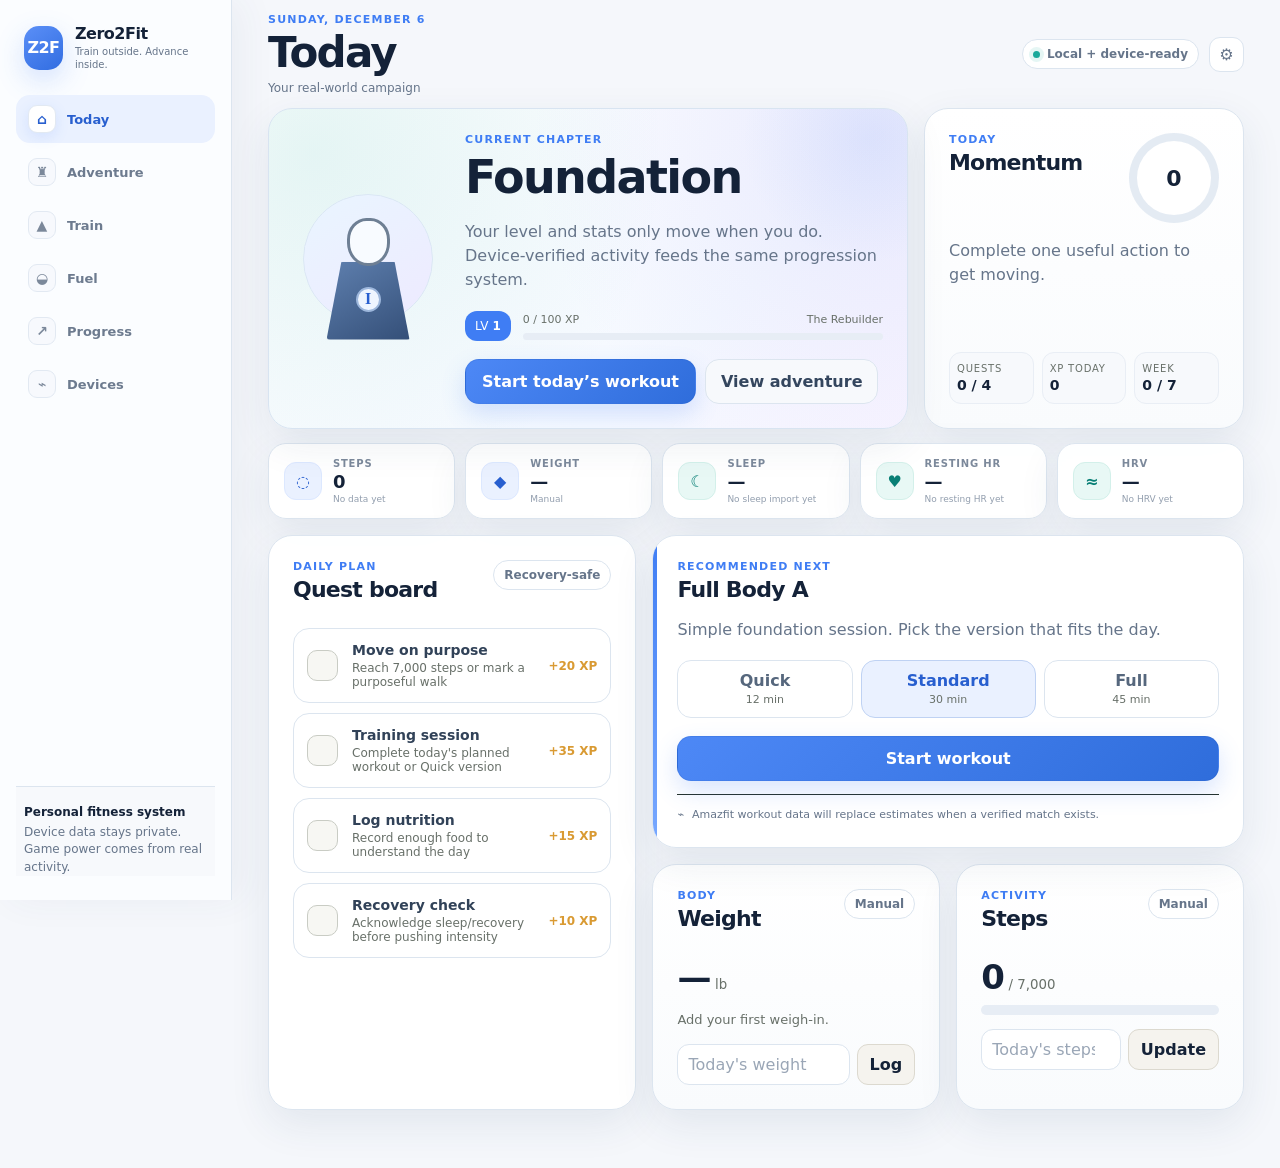
==== commit cf06c772: "Build 018: load food lookup module" ====
--- a/index.html
+++ b/index.html
@@ -308,5 +308,6 @@
   <script src="./build007-adventure.js"></script>
   <script src="./build008-photos.js"></script>
   <script src="./build008-device-sync.js"></script>
+  <script type="module" src="./build018-food-lookup.js"></script>
 </body>
 </html>
--- a/build012.css
+++ b/build012.css
@@ -1,40 +1,153 @@
-/* Build 012 — iPhone productization + cleaner premium fitness palette.
-   Replaces the prior black/neon-lime treatment with cool light surfaces,
-   cobalt primary actions, teal health accents and restrained RPG color. */
-
+@import url('./build014.css');
+
+/* Build 012 — iPhone productization. */
+
+html.z12-qa-frontier #page-character > .character-page-grid,
+html.z12-qa-frontier #page-character > .content-grid.two-col { display:none !important; }
+html.z12-qa-frontier #z4FrontierCard { margin-top:0 !important; }
+
+body.build004 .z12-settings-button { display:grid; place-items:center; }
+body.build004 .z12-settings-backdrop {
+  position:fixed; inset:0; z-index:80; background:rgba(0,0,0,.54); backdrop-filter:blur(5px);
+}
+body.build004 .z12-settings-backdrop[hidden] { display:none; }
+body.build004 .z12-settings-sheet {
+  position:fixed; z-index:81; top:74px; right:18px; width:min(390px,calc(100vw - 28px)); max-height:calc(100vh - 94px);
+  overflow:auto; border:1px solid #30402f; border-radius:22px; padding:19px;
+  background:linear-gradient(180deg,#121914,#0d130f); box-shadow:0 30px 90px rgba(0,0,0,.48);
+}
+body.build004 .z12-settings-head { display:flex; align-items:flex-start; justify-content:space-between; gap:12px; margin-bottom:12px; }
+body.build004 .z12-settings-head h2 { margin:2px 0 0; font-size:24px; }
+body.build004 .z12-settings-list { display:grid; gap:8px; }
+body.build004 .z12-settings-action {
+  width:100%; min-height:50px; display:flex; align-items:center; justify-content:space-between; gap:14px;
+  text-align:left; border:1px solid #29362e; border-radius:14px; padding:11px 12px; background:#101712; color:#dce6df; cursor:pointer;
+}
+body.build004 .z12-settings-action span { display:grid; gap:2px; }
+body.build004 .z12-settings-action small { color:#748279; line-height:1.35; }
+body.build004 .z12-settings-action b { color:#c8ff5a; font-size:16px; }
+body.build004 .z12-settings-meta { margin:12px 0 0; color:#718077; font-size:10px; line-height:1.5; }
+body.build004 #resetDemo.z12-reset-action {
+  width:100%; height:auto; min-height:48px; margin-top:4px; padding:10px 12px; border-radius:14px;
+  color:#e69aa2; background:#171113; border:1px solid #4b2930; font-weight:750;
+}
+
+body.build004 .z12-progress-tabs { display:none; }
+body.build004 .z12-adventure-controls { display:none; }
+body.build004 .z12-adventure-primary { display:none; }
+
+@media (max-width:820px) {
+  body.build004 .nav-list { grid-template-columns:repeat(5,1fr); }
+  body.build004 .nav-item[data-page="today"] { order:1; }
+  body.build004 .nav-item[data-page="train"] { order:2; }
+  body.build004 .nav-item[data-page="nutrition"] { display:grid !important; order:3; }
+  body.build004 .nav-item[data-page="character"] { order:4; }
+  body.build004 .nav-item[data-page="journey"] { order:5; }
+  body.build004 .nav-item[data-page="data"] { display:none !important; }
+
+  body.build004 .z12-settings-sheet {
+    top:auto; left:0; right:0; bottom:0; width:100%; max-height:min(78vh,720px); border-radius:24px 24px 0 0;
+    padding:18px 16px calc(18px + env(safe-area-inset-bottom)); border-left:0; border-right:0; border-bottom:0;
+  }
+
+  body.build004 #page-journey .journey-hero {
+    display:grid; grid-template-columns:1fr; align-items:start; gap:12px; padding:19px;
+  }
+  body.build004 #page-journey .journey-total {
+    min-width:0; width:100%; display:flex; align-items:baseline; justify-content:space-between; gap:12px; text-align:left;
+    padding-top:11px; border-top:1px solid #28342c;
+  }
+  body.build004 #page-journey .journey-total strong { font-size:26px; }
+
+  body.build004 .z12-progress-tabs {
+    display:grid; grid-template-columns:repeat(4,1fr); gap:5px; margin:12px 0 14px; padding:4px;
+    border:1px solid #26332a; border-radius:15px; background:#0d140f;
+  }
+  body.build004 .z12-progress-tabs button {
+    min-width:0; min-height:38px; border:0; border-radius:11px; padding:6px 3px; background:transparent; color:#7f8e85;
+    font-size:9px; font-weight:800; cursor:pointer;
+  }
+  body.build004 .z12-progress-tabs button.active { color:#c8ff5a; background:rgba(183,243,74,.10); }
+  body.build004 #z10Intelligence.z12-strength-view > * { display:none !important; }
+  body.build004 #z10Intelligence.z12-strength-view > .z12-strength-block { display:block !important; }
+  body.build004 #z10Intelligence.z12-strength-view { min-height:160px; }
+
+  body.build004 .z12-adventure-controls {
+    display:grid; grid-template-columns:repeat(4,1fr); gap:5px; margin:10px 0 0; padding:4px;
+    border:1px solid #26332a; border-radius:15px; background:#0b110d;
+  }
+  body.build004 .z12-adventure-controls button {
+    min-height:38px; border:0; border-radius:11px; background:transparent; color:#7c8b82; font-size:9px; font-weight:800; cursor:pointer;
+  }
+  body.build004 .z12-adventure-controls button.active { color:#c8ff5a; background:rgba(183,243,74,.10); }
+  body.build004 .z12-adventure-primary { display:grid; gap:7px; margin:7px 0 0; }
+  body.build004 .z12-adventure-stage,
+  body.build004 .z12-adventure-wall-summary {
+    border:1px solid #29372e; border-radius:13px; padding:10px 11px; background:#0c130f;
+  }
+  body.build004 .z12-adventure-stage { display:flex; align-items:center; justify-content:space-between; gap:10px; }
+  body.build004 .z12-adventure-stage span { color:#9aa89f; font-size:10px; font-weight:750; }
+  body.build004 .z12-adventure-stage strong { color:#c8ff5a; font-size:10px; white-space:nowrap; }
+  body.build004 .z12-adventure-wall-summary { display:grid; gap:3px; }
+  body.build004 .z12-adventure-wall-summary strong { color:#eef5f0; font-size:11px; }
+  body.build004 .z12-adventure-wall-summary span { color:#79887f; font-size:9px; line-height:1.45; }
+  body.build004 #page-character .z7-auto-panel,
+  body.build004 #z11AdventureStatus > section:nth-child(2),
+  body.build004 #page-character .z7-lower-grid:not(#z11AdventureStatus) { display:none; }
+  body.build004 #page-character .z7-auto-panel.z12-mobile-open,
+  body.build004 #z11AdventureStatus > section:nth-child(2).z12-mobile-open,
+  body.build004 #page-character .z7-lower-grid.z12-mobile-open { display:grid; }
+  body.build004 #z11AdventureStatus { display:block; margin-top:0; }
+  body.build004 #z11AdventureStatus:empty { display:none; }
+  body.build004 #z11AdventureStatus > section:first-child { display:block; padding:13px 14px; }
+  body.build004 #z11AdventureStatus > section:first-child > #z11Capabilities,
+  body.build004 #z11AdventureStatus > section:first-child > #z11GearCeiling { display:none; }
+  body.build004 #z11AdventureStatus > section:first-child.z12-mobile-open > #z11Capabilities { display:grid; }
+  body.build004 #z11AdventureStatus > section:first-child.z12-mobile-open > #z11GearCeiling { display:block; }
+
+  body.build004 .data-table-card { -webkit-overflow-scrolling:touch; }
+  body.build004 .data-row { min-width:500px; }
+}
+
+@media (max-width:420px) {
+  body.build004 .z12-progress-tabs button,
+  body.build004 .z12-adventure-controls button { font-size:8.5px; }
+  body.build004 .z12-settings-sheet { max-height:82vh; }
+}
+
+/* Build 015 — clean bright theme. Overrides the legacy dark/lime palette
+   without changing any productization or guided-workout behavior. */
 body.build004 {
-  --z12-bg:#f5f7fb;
-  --z12-bg-2:#edf3fa;
-  --z12-surface:#ffffff;
-  --z12-surface-2:#f8fafc;
-  --z12-ink:#142238;
-  --z12-muted:#66758a;
-  --z12-muted-2:#8491a3;
-  --z12-line:#dce5ef;
-  --z12-blue:#3f7df4;
-  --z12-blue-dark:#285fcf;
-  --z12-blue-soft:#eaf1ff;
-  --z12-teal:#1aa99a;
-  --z12-teal-soft:#e8f8f5;
-  --z12-violet:#7b68ee;
-  --z12-violet-soft:#f0edff;
-  --z12-amber:#d99a32;
-  --z12-amber-soft:#fff5df;
-  --z12-rose:#d86777;
-  --z12-rose-soft:#fff0f2;
-  --z12-shadow:0 14px 42px rgba(38,68,104,.09);
-  color:var(--z12-ink);
+  --z15-bg:#f5f7fb;
+  --z15-surface:#ffffff;
+  --z15-surface-2:#f8fafc;
+  --z15-ink:#142238;
+  --z15-muted:#66758a;
+  --z15-muted-2:#8491a3;
+  --z15-line:#dce5ef;
+  --z15-blue:#3f7df4;
+  --z15-blue-dark:#285fcf;
+  --z15-blue-soft:#eaf1ff;
+  --z15-teal:#1aa99a;
+  --z15-teal-soft:#e8f8f5;
+  --z15-violet:#7b68ee;
+  --z15-violet-soft:#f0edff;
+  --z15-amber:#d99a32;
+  --z15-amber-soft:#fff5df;
+  --z15-rose:#d86777;
+  --z15-rose-soft:#fff0f2;
+  --z15-shadow:0 14px 42px rgba(38,68,104,.09);
+  color:var(--z15-ink);
   background:
     radial-gradient(circle at 92% -8%,rgba(63,125,244,.11),transparent 30rem),
     radial-gradient(circle at 12% 108%,rgba(26,169,154,.08),transparent 32rem),
-    var(--z12-bg);
+    var(--z15-bg);
 }
 html { background:#f5f7fb; }
 
-/* Global shell */
 body.build004 .sidebar {
-  background:rgba(251,253,255,.94);
-  border-right-color:var(--z12-line);
+  background:rgba(251,253,255,.95);
+  border-right-color:var(--z15-line);
   box-shadow:10px 0 36px rgba(48,72,105,.055);
 }
 body.build004 .brand-mark {
@@ -45,29 +158,29 @@
 body.build004 .brand-name,
 body.build004 .topbar h1,
 body.build004 .card h2,
-body.build004 .metric-value span { color:var(--z12-ink); }
+body.build004 .metric-value span { color:var(--z15-ink); }
 body.build004 .brand-subtitle,
 body.build004 .sidebar-note span,
 body.build004 .z4-page-subtitle,
 body.build004 .muted,
 body.build004 .exercise-meta,
-body.build004 .z4-device-line { color:var(--z12-muted); }
-body.build004 .sidebar-note { color:var(--z12-ink); border-color:var(--z12-line); background:#f7f9fc; }
+body.build004 .z4-device-line { color:var(--z15-muted); }
+body.build004 .sidebar-note { color:var(--z15-ink); border-color:var(--z15-line); background:#f7f9fc; }
 body.build004 .nav-item { color:#6d7b8f; }
 body.build004 .nav-item:hover { background:#f0f4fa; color:#32445d; }
-body.build004 .nav-item.active { color:var(--z12-blue-dark); background:var(--z12-blue-soft); }
+body.build004 .nav-item.active { color:var(--z15-blue-dark); background:var(--z15-blue-soft); }
 body.build004 .z4-nav-icon { background:#f7f9fd; border-color:#e2e9f2; color:#7b889a; }
-body.build004 .nav-item.active .z4-nav-icon { color:var(--z12-blue-dark); background:#fff; box-shadow:0 4px 14px rgba(63,125,244,.13); }
+body.build004 .nav-item.active .z4-nav-icon { color:var(--z15-blue-dark); background:#fff; box-shadow:0 4px 14px rgba(63,125,244,.13); }
 body.build004 .topbar .eyebrow,
-body.build004 .eyebrow { color:var(--z12-blue); }
+body.build004 .eyebrow { color:var(--z15-blue); }
 body.build004 .sync-pill,
 body.build004 .small-tag,
 body.build004 .source-label,
 body.build004 .icon-button {
-  color:var(--z12-muted); background:#fff; border-color:var(--z12-line); box-shadow:none;
-}
-body.build004 .sync-dot { background:var(--z12-teal); box-shadow:0 0 0 4px rgba(26,169,154,.11); }
-body.build004 .icon-button:hover { color:var(--z12-blue); border-color:#bfd0e7; }
+  color:var(--z15-muted); background:#fff; border-color:var(--z15-line); box-shadow:none;
+}
+body.build004 .sync-dot { background:var(--z15-teal); box-shadow:0 0 0 4px rgba(26,169,154,.11); }
+body.build004 .icon-button:hover { color:var(--z15-blue); border-color:#bfd0e7; }
 
 body.build004 .card,
 body.build004 .z4-sensor,
@@ -75,34 +188,32 @@
 body.build004 .connection-card,
 body.build004 .exercise-card,
 body.build004 .training-context-card {
-  color:var(--z12-ink);
+  color:var(--z15-ink);
   background:rgba(255,255,255,.97);
-  border-color:var(--z12-line);
-  box-shadow:var(--z12-shadow);
+  border-color:var(--z15-line);
+  box-shadow:var(--z15-shadow);
 }
 body.build004 .progress-track { background:#e7edf5; }
-body.build004 .progress-fill { background:linear-gradient(90deg,var(--z12-blue),#65a0ff); box-shadow:none; }
+body.build004 .progress-fill { background:linear-gradient(90deg,var(--z15-blue),#65a0ff); box-shadow:none; }
 body.build004 .primary-button {
   color:#fff;
   background:linear-gradient(135deg,#4d88f6,#2f6ddb);
   border:1px solid rgba(34,89,190,.18);
   box-shadow:0 10px 24px rgba(63,125,244,.20);
 }
-body.build004 .primary-button:hover { filter:brightness(1.025); }
 body.build004 .z4-secondary,
 body.build004 .secondary-button,
 body.build004 .text-button {
-  color:#34465e; background:#f7f9fc; border-color:var(--z12-line);
+  color:#34465e; background:#f7f9fc; border-color:var(--z15-line);
 }
 body.build004 input,
 body.build004 select {
-  color:var(--z12-ink) !important;
+  color:var(--z15-ink) !important;
   background:#fff !important;
-  border-color:var(--z12-line) !important;
+  border-color:var(--z15-line) !important;
 }
 body.build004 input::placeholder { color:#9aa6b6; }
 
-/* Today */
 body.build004 .character-summary {
   background:
     radial-gradient(circle at 7% 14%,rgba(26,169,154,.11),transparent 22rem),
@@ -114,28 +225,27 @@
 body.build004 .avatar-halo { background:linear-gradient(145deg,#e9f5ff,#eeeaff); border:1px solid #dbe7f4; }
 body.build004 .avatar-body { background:linear-gradient(150deg,#5e7fae,#344f78); box-shadow:0 16px 38px rgba(47,75,112,.16); }
 body.build004 .avatar-head { border-color:#6e7f94; background:#f8fbff; }
-body.build004 .avatar-emblem { color:var(--z12-blue-dark); border-color:#9db7dc; background:#eef5ff; }
-body.build004 .level-badge { color:#fff; background:var(--z12-blue); }
+body.build004 .avatar-emblem { color:var(--z15-blue-dark); border-color:#9db7dc; background:#eef5ff; }
+body.build004 .level-badge { color:#fff; background:var(--z15-blue); }
 body.build004 .momentum-card,
 body.build004 .z4-manual-card { background:linear-gradient(180deg,#fff,#f9fbfd); }
-body.build004 .momentum-ring { background:conic-gradient(var(--z12-teal) calc(var(--p)*1%),#e4ebf3 0); }
+body.build004 .momentum-ring { background:conic-gradient(var(--z15-teal) calc(var(--p)*1%),#e4ebf3 0); }
 body.build004 .momentum-ring::after { background:#fff; }
 body.build004 .mini-stats div { background:#f7f9fc; border-color:#e9eef5; }
-body.build004 .z4-sensor-icon { color:var(--z12-blue-dark); background:var(--z12-blue-soft); border:1px solid #dce8ff; }
+body.build004 .z4-sensor-icon { color:var(--z15-blue-dark); background:var(--z15-blue-soft); border:1px solid #dce8ff; }
 body.build004 .z4-sensor:nth-child(3) .z4-sensor-icon,
 body.build004 .z4-sensor:nth-child(4) .z4-sensor-icon,
-body.build004 .z4-sensor:nth-child(5) .z4-sensor-icon { color:#087f75; background:var(--z12-teal-soft); border-color:#d3f0ea; }
+body.build004 .z4-sensor:nth-child(5) .z4-sensor-icon { color:#087f75; background:var(--z15-teal-soft); border-color:#d3f0ea; }
 body.build004 .z4-sensor span { color:#7c899b; }
 body.build004 .z4-sensor small { color:#929eae; }
-body.build004 .z4-feature-card::before { background:linear-gradient(var(--z12-blue),#79a9ff); }
-body.build004 .mode-button { color:#56677d; background:#fff; border-color:var(--z12-line); }
-body.build004 .mode-button.selected { color:var(--z12-blue-dark); background:var(--z12-blue-soft); border-color:#bfd2f3; }
-body.build004 .quest-item { color:#314258; background:#fff; border-color:var(--z12-line); }
+body.build004 .z4-feature-card::before { background:linear-gradient(var(--z15-blue),#79a9ff); }
+body.build004 .mode-button { color:#56677d; background:#fff; border-color:var(--z15-line); }
+body.build004 .mode-button.selected { color:var(--z15-blue-dark); background:var(--z15-blue-soft); border-color:#bfd2f3; }
+body.build004 .quest-item { color:#314258; background:#fff; border-color:var(--z15-line); }
 body.build004 .quest-item.done { background:#eef9f6; border-color:#cdebe5; }
-body.build004 .quest-item.done .quest-check { color:#fff; background:var(--z12-teal); border-color:var(--z12-teal); }
-body.build004 .quest-xp { color:var(--z12-amber); }
-
-/* Adventure — brighter game layer, still distinct from fitness UI */
+body.build004 .quest-item.done .quest-check { color:#fff; background:var(--z15-teal); border-color:var(--z15-teal); }
+body.build004 .quest-xp { color:var(--z15-amber); }
+
 body.build004 .character-stage {
   background:
     radial-gradient(circle at 50% 10%,rgba(255,255,255,.95),transparent 30%),
@@ -147,7 +257,7 @@
 body.build004 .attribute-card { background:linear-gradient(180deg,#fff,#fafbfe); }
 body.build004 .z4-frontier-card,
 body.build004 .z7-adventure-card {
-  color:var(--z12-ink);
+  color:var(--z15-ink);
   background:
     radial-gradient(circle at 92% 8%,rgba(123,104,238,.12),transparent 25rem),
     radial-gradient(circle at 3% 100%,rgba(63,125,244,.10),transparent 24rem),
@@ -156,30 +266,28 @@
   box-shadow:0 22px 58px rgba(46,68,105,.10);
 }
 body.build004 .z4-frontier-card .eyebrow,
-body.build004 .z7-adventure-card .eyebrow { color:var(--z12-violet); }
+body.build004 .z7-adventure-card .eyebrow { color:var(--z15-violet); }
 body.build004 .z4-frontier-card h2,
-body.build004 .z7-adventure-card h2 { color:var(--z12-ink); }
+body.build004 .z7-adventure-card h2 { color:var(--z15-ink); }
 body.build004 .z4-frontier-card p,
-body.build004 .z7-adventure-header p { color:var(--z12-muted); }
+body.build004 .z7-adventure-header p { color:var(--z15-muted); }
 body.build004 .z7-adventure-kpis div,
 body.build004 .z7-expedition-panel,
 body.build004 .z7-auto-panel,
-body.build004 .z7-lower-grid > section {
-  background:#fff; border-color:var(--z12-line);
-}
-body.build004 .z7-adventure-kpis strong { color:var(--z12-violet); }
+body.build004 .z7-lower-grid > section { background:#fff; border-color:var(--z15-line); }
+body.build004 .z7-adventure-kpis strong { color:var(--z15-violet); }
 body.build004 .z7-zone { color:#53647a; background:#f8f9fd; border-color:#dfe6f0; }
 body.build004 .z7-zone span,
 body.build004 .z7-zone small { color:#8793a4; }
-body.build004 .z7-zone.selected { border-color:#c5bcf4; background:var(--z12-violet-soft); box-shadow:none; }
+body.build004 .z7-zone.selected { border-color:#c5bcf4; background:var(--z15-violet-soft); box-shadow:none; }
 body.build004 .z7-zone.selected strong { color:#6654d7; }
 body.build004 .z7-panel-heading > span { color:#6654d7; border-color:#d4cff7; background:#f5f2ff; }
-body.build004 .z7-subtle { color:var(--z12-muted); }
+body.build004 .z7-subtle { color:var(--z15-muted); }
 body.build004 .z7-encounter { background:linear-gradient(135deg,#f8fbff,#faf8ff); border-color:#dfe7f1; }
 body.build004 .z7-encounter-title span,
 body.build004 .z7-health-row { color:#7d899b; }
 body.build004 .z7-encounter-title strong,
-body.build004 .z7-health-row b { color:var(--z12-ink); }
+body.build004 .z7-health-row b { color:var(--z15-ink); }
 body.build004 .z7-health-row > div { background:#e4ebf3; }
 body.build004 .z7-health-row i { background:linear-gradient(90deg,#19a99a,#54c9b8); }
 body.build004 .z7-health-row.enemy i { background:linear-gradient(90deg,#c9586b,#ed8291); }
@@ -202,18 +310,17 @@
 body.build004 .z7-battle-row b,
 body.build004 .z7-loot-copy small,
 body.build004 .z7-equip:disabled { color:#6654d7; }
-body.build004 .z7-loot-icon { background:var(--z12-amber-soft); color:#b77814; }
+body.build004 .z7-loot-icon { background:var(--z15-amber-soft); color:#b77814; }
 body.build004 .z7-equip { border-color:#d9e2ed; background:#fff; color:#53657c; }
 body.build004 .z7-empty,
 body.build004 .z8-empty { color:#8794a6; border-color:#ccd7e5; background:#fafbfd; }
-body.build004 .boss-card { border-top-color:var(--z12-violet); }
-body.build004 .achievement-icon { color:#b77814; background:var(--z12-amber-soft); }
-
-/* Train / Fuel / Progress */
+body.build004 .boss-card { border-top-color:var(--z15-violet); }
+body.build004 .achievement-icon { color:#b77814; background:var(--z15-amber-soft); }
+
 body.build004 .train-header { background:linear-gradient(135deg,#fff,#f2f7ff); }
-body.build004 .workout-score { color:var(--z12-blue-dark); background:var(--z12-blue-soft); }
-body.build004 .location-button { color:#58697e !important; background:#fff !important; border-color:var(--z12-line) !important; }
-body.build004 .location-button.selected { color:var(--z12-blue-dark) !important; background:var(--z12-blue-soft) !important; border-color:#bfd2f3 !important; }
+body.build004 .workout-score { color:var(--z15-blue-dark); background:var(--z15-blue-soft); }
+body.build004 .location-button { color:#58697e !important; background:#fff !important; border-color:var(--z15-line) !important; }
+body.build004 .location-button.selected { color:var(--z15-blue-dark) !important; background:var(--z15-blue-soft) !important; border-color:#bfd2f3 !important; }
 body.build004 .nutrition-summary { background:linear-gradient(140deg,#fff9ed,#fff); border-color:#efe3cf; }
 body.build004 .nutrition-numbers > div { border-color:#eee5d8; }
 body.build004 .z4-progress-hero { background:linear-gradient(135deg,#eef8f6,#fff 54%,#f2efff); }
@@ -222,143 +329,84 @@
 body.build004 .z4-body-metric strong small { color:#8e9aab; }
 body.build004 .z4-photo-frames { background:linear-gradient(135deg,#f3f7fb,#f5f2ff); }
 body.build004 .z4-photo-frames span { color:#718197; background:#fff; border-color:#dae3ee; }
-body.build004 .z4-status-chip { color:#6654d7; background:var(--z12-violet-soft); border:1px solid #d7d0fa; }
+body.build004 .z4-status-chip { color:#6654d7; background:var(--z15-violet-soft); border:1px solid #d7d0fa; }
 body.build004 .weight-bar { background:linear-gradient(180deg,#7ec0ff,#3f7df4); }
 body.build004 .week-dot { color:#79879a; background:#eef2f7; }
-body.build004 .week-dot.active { color:#fff; background:var(--z12-teal); }
-body.build004 .xp-log-row span { color:var(--z12-amber); }
-
-/* Photos and Devices */
+body.build004 .week-dot.active { color:#fff; background:var(--z15-teal); }
+body.build004 .xp-log-row span { color:var(--z15-amber); }
+
 body.build004 .z8-photo-module,
 body.build004 .z8-controls,
-body.build004 .data-table-card { color:var(--z12-ink); }
-body.build004 .z8-photo-header p { color:var(--z12-muted); }
-body.build004 .z8-private-badge { color:#087f75; background:var(--z12-teal-soft); border-color:#c8ebe5; }
+body.build004 .data-table-card { color:var(--z15-ink); }
+body.build004 .z8-photo-header p { color:var(--z15-muted); }
+body.build004 .z8-private-badge { color:#087f75; background:var(--z15-teal-soft); border-color:#c8ebe5; }
 body.build004 .z8-view-tabs button { background:#f8fafc; color:#718096; border-color:#dde5ef; }
-body.build004 .z8-view-tabs button.active { color:var(--z12-blue-dark); border-color:#bfd2f3; background:var(--z12-blue-soft); }
+body.build004 .z8-view-tabs button.active { color:var(--z15-blue-dark); border-color:#bfd2f3; background:var(--z15-blue-soft); }
 body.build004 .z8-stage { border-color:#d7e1ec; background:linear-gradient(160deg,#eaf2fb,#eef0fa); }
 body.build004 .z8-guide line,
 body.build004 .z8-guide circle,
 body.build004 .z8-guide path { stroke:rgba(63,125,244,.55); }
 body.build004 .z8-stage-label { background:rgba(20,34,56,.76); }
 body.build004 .z8-stage-label span { color:#dbe8ff; }
-body.build004 .z8-controls output { color:var(--z12-blue-dark); }
-body.build004 .z8-controls label input { accent-color:var(--z12-blue); }
+body.build004 .z8-controls output { color:var(--z15-blue-dark); }
+body.build004 .z8-controls label input { accent-color:var(--z15-blue); }
 body.build004 .z4-devices-hero { background:linear-gradient(135deg,#eff8f6,#f5f8ff); }
 body.build004 .connected .connection-icon,
-body.build004 .build003-connected .connection-icon { color:#087f75; background:var(--z12-teal-soft); }
+body.build004 .build003-connected .connection-icon { color:#087f75; background:var(--z15-teal-soft); }
 body.build004 .data-row { border-color:#e0e7f0; }
 body.build004 .data-row.head { color:#7d8a9c; background:#f3f6fa; }
 body.build004 .toast { color:#fff; background:#233650; border:1px solid #354d6d; box-shadow:0 16px 42px rgba(27,47,74,.22); }
 
-/* Build 012 productization UI */
-html.z12-qa-frontier #page-character > .character-page-grid,
-html.z12-qa-frontier #page-character > .content-grid.two-col { display:none !important; }
-html.z12-qa-frontier #z4FrontierCard { margin-top:0 !important; }
-body.build004 .z12-settings-button { display:grid; place-items:center; }
-body.build004 .z12-settings-backdrop { position:fixed; inset:0; z-index:80; background:rgba(28,43,63,.28); backdrop-filter:blur(7px); }
-body.build004 .z12-settings-backdrop[hidden] { display:none; }
-body.build004 .z12-settings-sheet {
-  position:fixed; z-index:81; top:74px; right:18px; width:min(390px,calc(100vw - 28px)); max-height:calc(100vh - 94px);
-  overflow:auto; border:1px solid var(--z12-line); border-radius:22px; padding:19px;
-  background:#fff; box-shadow:0 30px 90px rgba(38,58,87,.20);
-}
-body.build004 .z12-settings-head { display:flex; align-items:flex-start; justify-content:space-between; gap:12px; margin-bottom:12px; }
-body.build004 .z12-settings-head h2 { margin:2px 0 0; font-size:24px; }
-body.build004 .z12-settings-list { display:grid; gap:8px; }
-body.build004 .z12-settings-action {
-  width:100%; min-height:50px; display:flex; align-items:center; justify-content:space-between; gap:14px;
-  text-align:left; border:1px solid var(--z12-line); border-radius:14px; padding:11px 12px; background:#f8fafc; color:#35475f; cursor:pointer;
-}
-body.build004 .z12-settings-action span { display:grid; gap:2px; }
-body.build004 .z12-settings-action small { color:#8491a3; line-height:1.35; }
-body.build004 .z12-settings-action b { color:var(--z12-blue); font-size:16px; }
-body.build004 .z12-settings-meta { margin:12px 0 0; color:#8491a3; font-size:10px; line-height:1.5; }
-body.build004 #resetDemo.z12-reset-action {
-  width:100%; height:auto; min-height:48px; margin-top:4px; padding:10px 12px; border-radius:14px;
-  color:#bd5362; background:var(--z12-rose-soft); border:1px solid #f0cbd1; font-weight:750;
-}
-body.build004 .z12-progress-tabs,
-body.build004 .z12-adventure-controls,
-body.build004 .z12-adventure-primary { display:none; }
+/* Productization UI recolor */
+body.build004 .z12-settings-backdrop { background:rgba(28,43,63,.28); backdrop-filter:blur(7px); }
+body.build004 .z12-settings-sheet { border-color:var(--z15-line); background:#fff; box-shadow:0 30px 90px rgba(38,58,87,.20); }
+body.build004 .z12-settings-action { border-color:var(--z15-line); background:#f8fafc; color:#35475f; }
+body.build004 .z12-settings-action small,
+body.build004 .z12-settings-meta { color:#8491a3; }
+body.build004 .z12-settings-action b { color:var(--z15-blue); }
+body.build004 #resetDemo.z12-reset-action { color:#bd5362; background:var(--z15-rose-soft); border-color:#f0cbd1; }
+
+/* Guided workout execution recolor — behavior remains Build 014. */
+body.build004 .z14-focus-card { border-color:#d8e4f1; background:linear-gradient(145deg,#ffffff,#f4f8ff 68%,#f8f5ff); }
+body.build004 .z14-meta { color:#76869a; }
+body.build004 .z14-progress-chip { background:var(--z15-blue-soft); border-color:#bfd2f3; }
+body.build004 .z14-progress-chip strong { color:var(--z15-blue-dark); }
+body.build004 .z14-progress-chip small { color:#7d8b9e; }
+body.build004 .z14-set-progress { border-color:#dfe7f0; background:#f8fafc; }
+body.build004 .z14-set-progress span { color:#748499; }
+body.build004 .z14-set-progress strong { color:var(--z15-blue-dark); }
+body.build004 .z14-stepper { border-color:#dfe7f0; background:#fff; }
+body.build004 .z14-stepper > span { color:#7a899c; }
+body.build004 .z14-stepper button { border-color:#d5e0ec; background:#f3f7fc; color:var(--z15-blue-dark); }
+body.build004 .z14-stepper input { color:var(--z15-ink) !important; background:#fff !important; border-color:#dce5ef !important; }
+body.build004 .z14-stepper > small { color:#8c98a8; }
+body.build004 .z14-rest { border-color:#c9ebe5; background:var(--z15-teal-soft); }
+body.build004 .z14-rest span { color:#6f817f; }
+body.build004 .z14-rest strong { color:#087f75; }
+body.build004 .z14-rest small { color:#78918d; }
+body.build004 .z14-rest-actions button,
+body.build004 .z14-quick-actions button,
+body.build004 .z14-resume-skipped { border-color:#dce5ef; background:#f8fafc; color:#53667e; }
+body.build004 .z14-rest-actions button:last-child,
+body.build004 .z14-resume-skipped { color:var(--z15-blue-dark); border-color:#bfd2f3; }
+body.build004 .z14-instructions { border-color:#dfe7f0; background:#f8fafc; color:#66778c; }
+body.build004 .z14-status { color:#8491a3; }
 
 @media (max-width:820px) {
-  body.build004 { background:var(--z12-bg); }
-  body.build004 .sidebar { background:rgba(255,255,255,.96); border-top-color:var(--z12-line); box-shadow:0 -10px 34px rgba(39,61,90,.09); }
-
-  /* Daily iPhone information architecture: Today · Train · Fuel · Adventure · Progress. */
-  body.build004 .nav-list { grid-template-columns:repeat(5,1fr); }
-  body.build004 .nav-item[data-page="today"] { order:1; }
-  body.build004 .nav-item[data-page="train"] { order:2; }
-  body.build004 .nav-item[data-page="nutrition"] { display:grid !important; order:3; }
-  body.build004 .nav-item[data-page="character"] { order:4; }
-  body.build004 .nav-item[data-page="journey"] { order:5; }
-  body.build004 .nav-item[data-page="data"] { display:none !important; }
-  body.build004 .nav-item.active .z4-nav-icon { color:var(--z12-blue-dark); background:var(--z12-blue-soft); }
-
-  body.build004 .z12-settings-sheet {
-    top:auto; left:0; right:0; bottom:0; width:100%; max-height:min(78vh,720px); border-radius:24px 24px 0 0;
-    padding:18px 16px calc(18px + env(safe-area-inset-bottom)); border-left:0; border-right:0; border-bottom:0;
-  }
-
-  body.build004 #page-journey .journey-hero { display:grid; grid-template-columns:1fr; align-items:start; gap:12px; padding:19px; }
-  body.build004 #page-journey .journey-total {
-    min-width:0; width:100%; display:flex; align-items:baseline; justify-content:space-between; gap:12px; text-align:left;
-    padding-top:11px; border-top:1px solid var(--z12-line);
-  }
-  body.build004 #page-journey .journey-total strong { font-size:26px; }
-
-  body.build004 .z12-progress-tabs {
-    display:grid; grid-template-columns:repeat(4,1fr); gap:5px; margin:12px 0 14px; padding:4px;
-    border:1px solid var(--z12-line); border-radius:15px; background:#eef2f7;
-  }
-  body.build004 .z12-progress-tabs button {
-    min-width:0; min-height:38px; border:0; border-radius:11px; padding:6px 3px; background:transparent; color:#718096;
-    font-size:9px; font-weight:800; cursor:pointer;
-  }
-  body.build004 .z12-progress-tabs button.active { color:var(--z12-blue-dark); background:#fff; box-shadow:0 2px 8px rgba(47,73,107,.08); }
-  body.build004 #z10Intelligence.z12-strength-view > * { display:none !important; }
-  body.build004 #z10Intelligence.z12-strength-view > .z12-strength-block { display:block !important; }
-  body.build004 #z10Intelligence.z12-strength-view { min-height:160px; }
-
-  /* Adventure: fight, stage and wall stay visible; secondary data is on demand. */
-  body.build004 .z12-adventure-controls {
-    display:grid; grid-template-columns:repeat(4,1fr); gap:5px; margin:10px 0 0; padding:4px;
-    border:1px solid #dcdff1; border-radius:15px; background:#f1f0fa;
-  }
-  body.build004 .z12-adventure-controls button {
-    min-height:38px; border:0; border-radius:11px; background:transparent; color:#777f95; font-size:9px; font-weight:800; cursor:pointer;
-  }
+  body.build004 { background:var(--z15-bg); }
+  body.build004 .sidebar { background:rgba(255,255,255,.96); border-top-color:var(--z15-line); box-shadow:0 -10px 34px rgba(39,61,90,.09); }
+  body.build004 .nav-item.active .z4-nav-icon { color:var(--z15-blue-dark); background:var(--z15-blue-soft); }
+  body.build004 #page-journey .journey-total { border-top-color:var(--z15-line); }
+  body.build004 .z12-progress-tabs { border-color:var(--z15-line); background:#eef2f7; }
+  body.build004 .z12-progress-tabs button { color:#718096; }
+  body.build004 .z12-progress-tabs button.active { color:var(--z15-blue-dark); background:#fff; box-shadow:0 2px 8px rgba(47,73,107,.08); }
+  body.build004 .z12-adventure-controls { border-color:#dcdff1; background:#f1f0fa; }
+  body.build004 .z12-adventure-controls button { color:#777f95; }
   body.build004 .z12-adventure-controls button.active { color:#6654d7; background:#fff; box-shadow:0 2px 8px rgba(75,65,145,.08); }
-  body.build004 .z12-adventure-primary { display:grid; gap:7px; margin:7px 0 0; }
   body.build004 .z12-adventure-stage,
-  body.build004 .z12-adventure-wall-summary { border:1px solid #dfe5ef; border-radius:13px; padding:10px 11px; background:#f8fafc; }
-  body.build004 .z12-adventure-stage { display:flex; align-items:center; justify-content:space-between; gap:10px; }
-  body.build004 .z12-adventure-stage span { color:#69798e; font-size:10px; font-weight:750; }
-  body.build004 .z12-adventure-stage strong { color:#6654d7; font-size:10px; white-space:nowrap; }
-  body.build004 .z12-adventure-wall-summary { display:grid; gap:3px; }
-  body.build004 .z12-adventure-wall-summary strong { color:var(--z12-ink); font-size:11px; }
-  body.build004 .z12-adventure-wall-summary span { color:#7d899b; font-size:9px; line-height:1.45; }
-  body.build004 #page-character .z7-auto-panel,
-  body.build004 #z11AdventureStatus > section:nth-child(2),
-  body.build004 #page-character .z7-lower-grid:not(#z11AdventureStatus) { display:none; }
-  body.build004 #page-character .z7-auto-panel.z12-mobile-open,
-  body.build004 #z11AdventureStatus > section:nth-child(2).z12-mobile-open,
-  body.build004 #page-character .z7-lower-grid.z12-mobile-open { display:grid; }
-  body.build004 #z11AdventureStatus { display:block; margin-top:0; }
-  body.build004 #z11AdventureStatus:empty { display:none; }
-  body.build004 #z11AdventureStatus > section:first-child { display:block; padding:13px 14px; }
-  body.build004 #z11AdventureStatus > section:first-child > #z11Capabilities,
-  body.build004 #z11AdventureStatus > section:first-child > #z11GearCeiling { display:none; }
-  body.build004 #z11AdventureStatus > section:first-child.z12-mobile-open > #z11Capabilities { display:grid; }
-  body.build004 #z11AdventureStatus > section:first-child.z12-mobile-open > #z11GearCeiling { display:block; }
-
-  body.build004 .data-table-card { -webkit-overflow-scrolling:touch; }
-  body.build004 .data-row { min-width:500px; }
-}
-
-@media (max-width:420px) {
-  body.build004 .z12-progress-tabs button,
-  body.build004 .z12-adventure-controls button { font-size:8.5px; }
-  body.build004 .z12-settings-sheet { max-height:82vh; }
+  body.build004 .z12-adventure-wall-summary { border-color:#dfe5ef; background:#f8fafc; }
+  body.build004 .z12-adventure-stage span { color:#69798e; }
+  body.build004 .z12-adventure-stage strong { color:#6654d7; }
+  body.build004 .z12-adventure-wall-summary strong { color:var(--z15-ink); }
+  body.build004 .z12-adventure-wall-summary span { color:#7d899b; }
 }
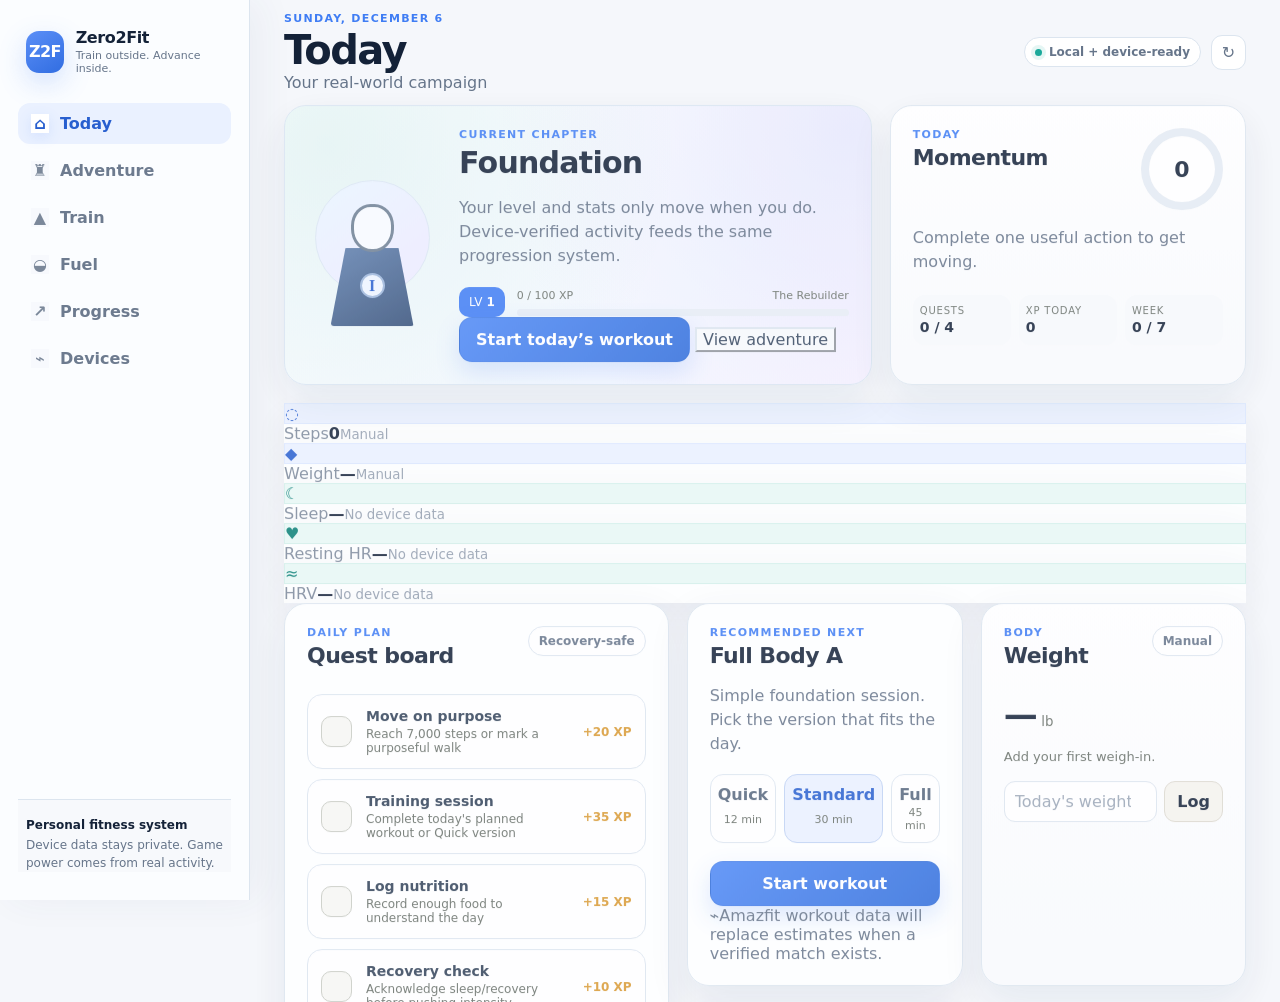
==== commit 1c103c84: "Build 037: bootstrap activation modules directly" ====
--- a/index.html
+++ b/index.html
@@ -309,5 +309,6 @@
   <script src="./build008-photos.js"></script>
   <script src="./build008-device-sync.js"></script>
   <script type="module" src="./build018-food-lookup.js"></script>
+  <script type="module" src="./build022-loader.js"></script>
 </body>
 </html>
--- a/build012.css
+++ b/build012.css
@@ -409,4 +409,111 @@
   body.build004 .z12-adventure-stage strong { color:#6654d7; }
   body.build004 .z12-adventure-wall-summary strong { color:var(--z15-ink); }
   body.build004 .z12-adventure-wall-summary span { color:#7d899b; }
-}+}
+
+@media (max-width:820px) {
+  body.build004 #z10Intelligence,
+  body.build004 #z8PrivateSync { overflow:hidden; }
+  body.build004 #z10ThenNow,
+  body.build004 #z8SourceRows { display:grid; gap:8px; max-width:100%; }
+  body.build004 #z10ThenNow .data-row,
+  body.build004 #z8SourceRows .data-row {
+    min-width:0;
+    grid-template-columns:1fr;
+    gap:5px;
+    padding:10px 11px;
+    border:1px solid var(--z15-line);
+    border-radius:13px;
+    background:#fff;
+    font-size:12px;
+    line-height:1.35;
+  }
+  body.build004 #z10ThenNow .data-row.head { display:none; }
+  body.build004 #z10ThenNow .data-row span,
+  body.build004 #z8SourceRows .data-row span { min-width:0; overflow-wrap:anywhere; }
+  body.build004 #z10ThenNow .data-row span:first-child,
+  body.build004 #z8SourceRows .data-row span:first-child {
+    color:var(--z15-ink);
+    font-weight:800;
+  }
+  body.build004 #z8SourceRows .data-row span:first-child {
+    display:grid;
+    gap:3px;
+  }
+  body.build004 #z8SourceRows .data-row span:first-child small {
+    color:var(--z15-muted);
+    font-size:10px;
+    font-weight:650;
+    line-height:1.35;
+  }
+  body.build004 #z10ThenNow .data-row span:not(:first-child),
+  body.build004 #z8SourceRows .data-row span:not(:first-child) {
+    display:grid;
+    grid-template-columns:82px minmax(0,1fr);
+    gap:8px;
+    color:#42526a;
+  }
+  body.build004 #z10ThenNow .data-row span:not(:first-child)::before,
+  body.build004 #z8SourceRows .data-row span:not(:first-child)::before {
+    color:#7d8a9c;
+    font-size:9px;
+    font-weight:850;
+    letter-spacing:.07em;
+    text-transform:uppercase;
+  }
+  body.build004 #z10ThenNow .data-row span:nth-child(2)::before { content:'Current'; }
+  body.build004 #z10ThenNow .data-row span:nth-child(3)::before { content:'Evidence'; }
+  body.build004 #z10ThenNow .data-row span:nth-child(4)::before { content:'Status'; }
+  body.build004 #z8SourceRows .data-row span:nth-child(2)::before { content:'Metrics'; }
+  body.build004 #z8SourceRows .data-row span:nth-child(3)::before { content:'Samples'; }
+  body.build004 #z8SourceRows .data-row span:nth-child(4)::before { content:'Status'; }
+  body.build004 #z8SourceRows .data-row button { margin-right:6px; }
+
+  body.build004 #z10Intelligence .xp-row {
+    display:grid;
+    grid-template-columns:minmax(0,1fr) auto;
+    align-items:start;
+    gap:8px;
+    min-width:0;
+    padding:10px 0;
+    border-bottom:1px solid var(--z15-line);
+  }
+  body.build004 #z10Intelligence .xp-row:last-child { border-bottom:0; }
+  body.build004 #z10Intelligence .xp-row > span {
+    display:grid;
+    gap:3px;
+    min-width:0;
+  }
+  body.build004 #z10Intelligence .xp-row > span strong {
+    display:block;
+    color:var(--z15-ink);
+    line-height:1.25;
+    overflow-wrap:anywhere;
+  }
+  body.build004 #z10Intelligence .xp-row > span small {
+    display:block;
+    color:var(--z15-muted);
+    font-size:11px;
+    line-height:1.45;
+    white-space:normal;
+  }
+  body.build004 #z10Intelligence .xp-row > strong {
+    justify-self:end;
+    white-space:nowrap;
+  }
+}
+
+@media (max-width:420px) {
+  body.build004 #z10Intelligence .xp-row {
+    grid-template-columns:1fr;
+    gap:5px;
+  }
+  body.build004 #z10Intelligence .xp-row > strong {
+    justify-self:start;
+    padding:3px 7px;
+    border-radius:999px;
+    background:var(--z15-blue-soft);
+    color:var(--z15-blue-dark);
+    font-size:12px;
+  }
+}
